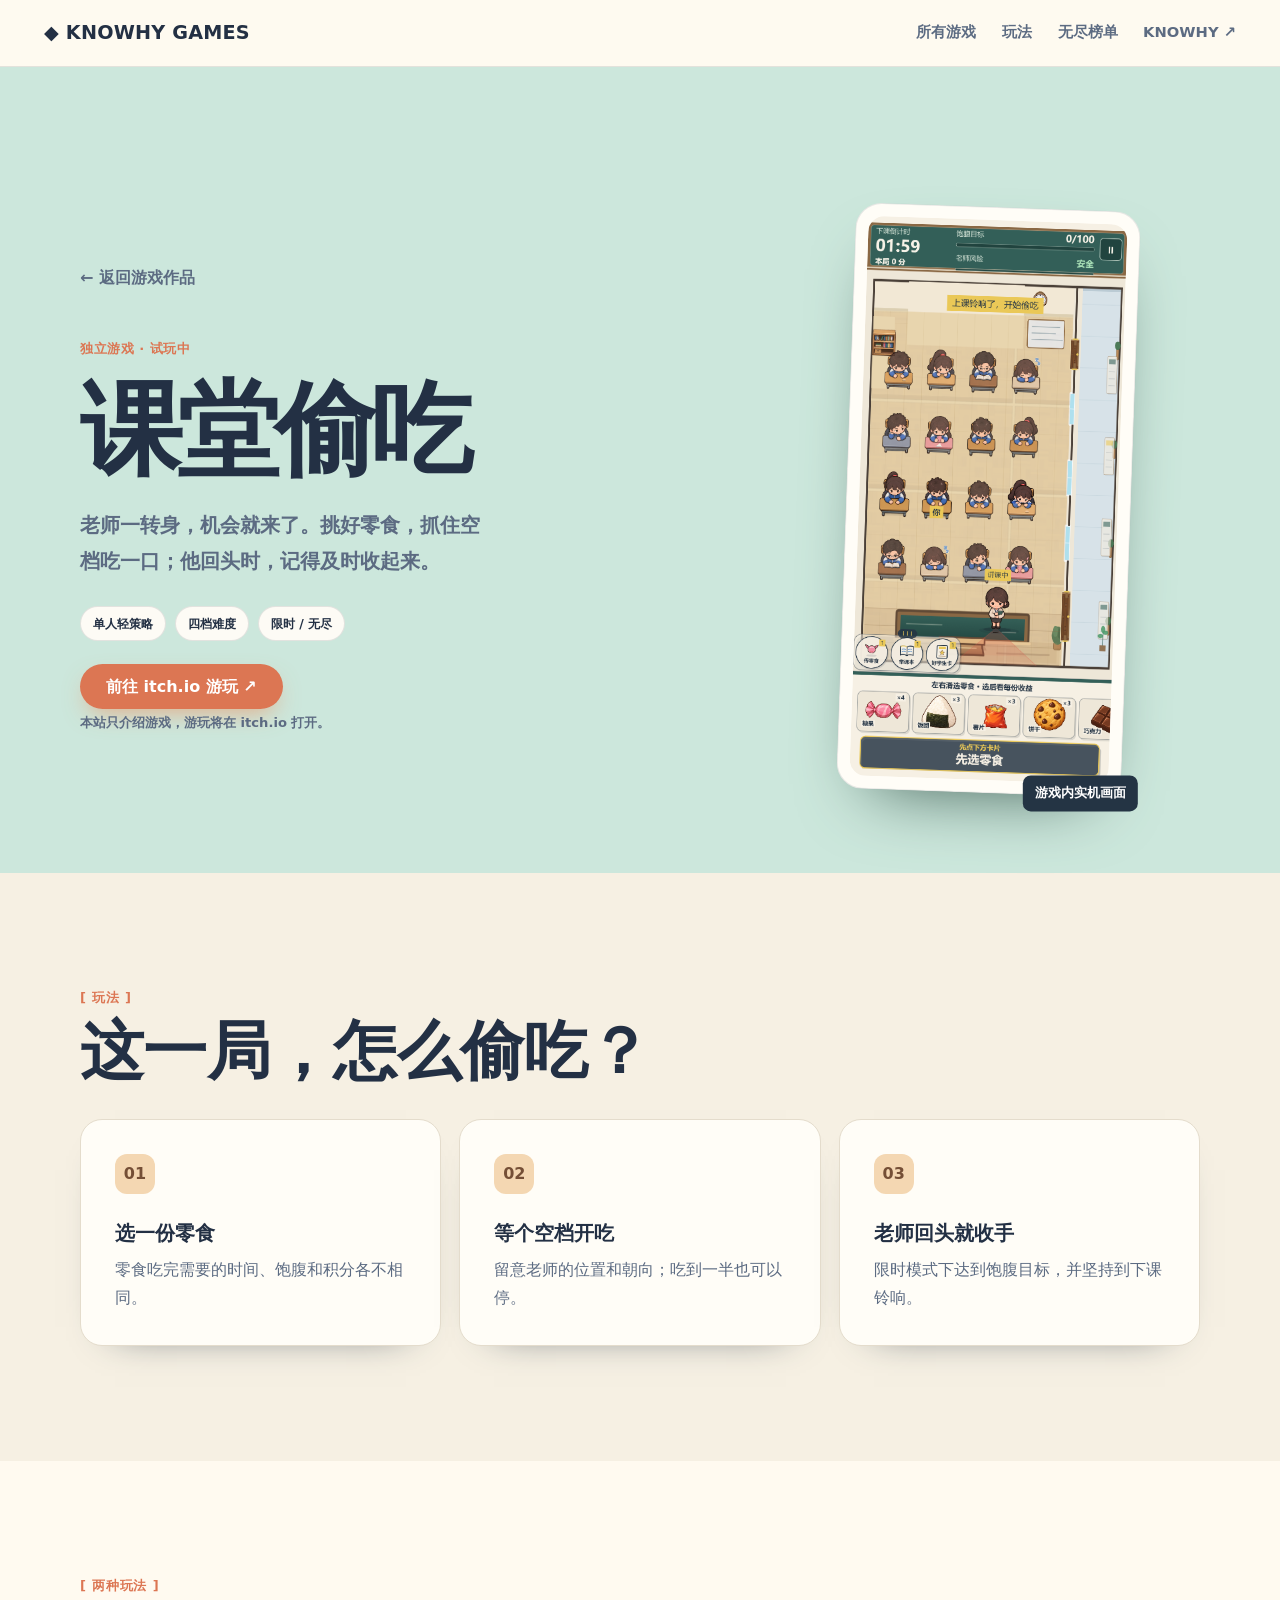
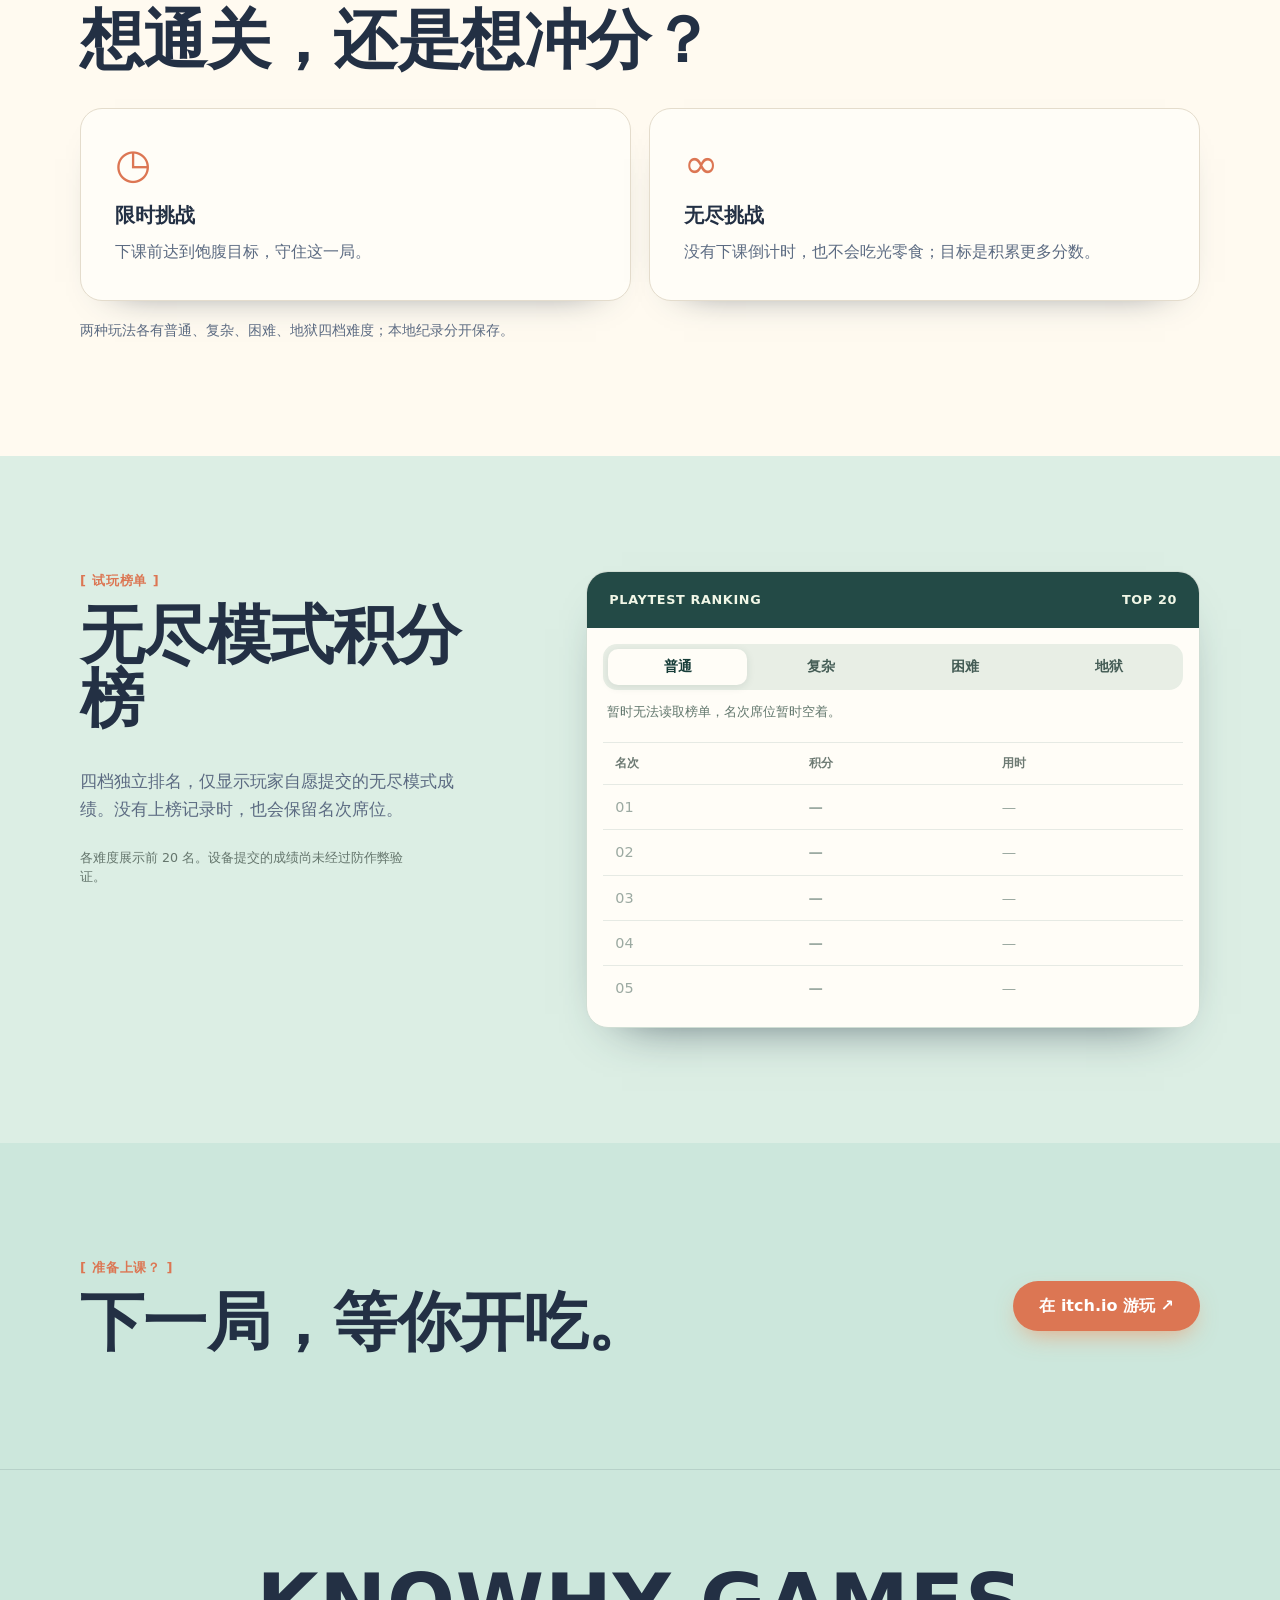
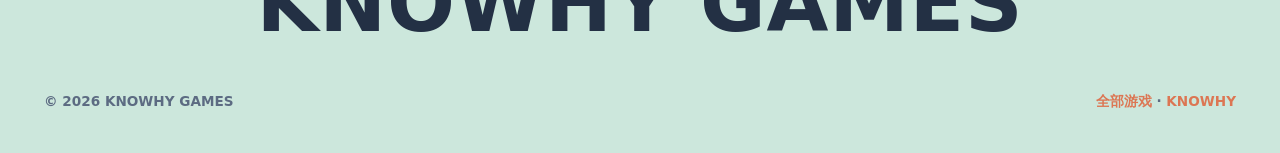
==== classroom-snacks/index.html @ 77197e78 "site: adapt licensed game studio template" ====
<!doctype html>
<html lang="zh-CN">
<head>
  <meta charset="utf-8" />
  <meta name="viewport" content="width=device-width, initial-scale=1" />
  <meta name="description" content="《课堂偷吃》玩法介绍、平台入口和无尽模式试玩积分榜。" />
  <meta name="theme-color" content="#cce7dc" />
  <title>课堂偷吃 · KNOWHY GAMES</title>
  <link rel="stylesheet" href="../styles.css" />
  <link rel="stylesheet" href="../detail.css" />
</head>
<body class="detail-page">
  <header class="nav"><a class="brand" href="../">◆ KNOWHY GAMES</a><nav class="nav-links" aria-label="主导航"><a href="../">所有游戏</a><a href="#how-to-play">玩法</a><a href="#leaderboard">无尽榜单</a><a href="https://knowhy.net/">KNOWHY ↗</a></nav></header>
  <main>
    <section class="detail-hero">
      <div class="detail-hero-inner">
        <div class="detail-heading"><a class="back-link" href="../">← 返回游戏作品</a><p class="eyebrow">独立游戏 · 试玩中</p><h1>课堂偷吃</h1><p class="detail-lead">老师一转身，机会就来了。挑好零食，抓住空档吃一口；他回头时，记得及时收起来。</p><div class="detail-tags"><span>单人轻策略</span><span>四档难度</span><span>限时 / 无尽</span></div><a class="btn" href="https://knowhy.itch.io/classroom-snacks" target="_blank" rel="noopener noreferrer">前往 itch.io 游玩 ↗</a><p class="platform-note">本站只介绍游戏，游玩将在 itch.io 打开。</p></div>
        <div class="detail-screen"><img src="../classroom.png" width="390" height="844" alt="《课堂偷吃》的教室游玩画面"><span>游戏内实机画面</span></div>
      </div>
    </section>
    <section class="detail-section" id="how-to-play"><div class="detail-shell"><p class="kicker">[ 玩法 ]</p><h2>这一局，怎么偷吃？</h2><div class="rule-grid"><article><span>01</span><h3>选一份零食</h3><p>零食吃完需要的时间、饱腹和积分各不相同。</p></article><article><span>02</span><h3>等个空档开吃</h3><p>留意老师的位置和朝向；吃到一半也可以停。</p></article><article><span>03</span><h3>老师回头就收手</h3><p>限时模式下达到饱腹目标，并坚持到下课铃响。</p></article></div></div></section>
    <section class="detail-section modes-section"><div class="detail-shell"><p class="kicker">[ 两种玩法 ]</p><h2>想通关，还是想冲分？</h2><div class="mode-grid"><article><span class="mode-symbol">◷</span><h3>限时挑战</h3><p>下课前达到饱腹目标，守住这一局。</p></article><article><span class="mode-symbol">∞</span><h3>无尽挑战</h3><p>没有下课倒计时，也不会吃光零食；目标是积累更多分数。</p></article></div><p class="mode-foot">两种玩法各有普通、复杂、困难、地狱四档难度；本地纪录分开保存。</p></div></section>
    <section class="detail-section board-section" id="leaderboard"><div class="detail-shell board-layout"><div><p class="kicker">[ 试玩榜单 ]</p><h2>无尽模式积分榜</h2><p class="board-intro">四档独立排名，仅显示玩家自愿提交的无尽模式成绩。没有上榜记录时，也会保留名次席位。</p><p class="board-disclaimer">各难度展示前 20 名。设备提交的成绩尚未经过防作弊验证。</p></div><div class="score-panel"><div class="score-head"><span>PLAYTEST RANKING</span><span>TOP 20</span></div><div class="tabs" role="tablist" aria-label="榜单难度"><button type="button" role="tab" aria-selected="true" data-tier="normal">普通</button><button type="button" role="tab" aria-selected="false" data-tier="advanced">复杂</button><button type="button" role="tab" aria-selected="false" data-tier="hard">困难</button><button type="button" role="tab" aria-selected="false" data-tier="hell">地狱</button></div><p id="status" class="board-status" role="status" data-state="loading">正在读取榜单…</p><div class="table-wrap"><table><thead><tr><th scope="col">名次</th><th scope="col">积分</th><th scope="col">用时</th></tr></thead><tbody id="scores"><tr class="placeholder-row"><td>01</td><td>—</td><td>—</td></tr><tr class="placeholder-row"><td>02</td><td>—</td><td>—</td></tr><tr class="placeholder-row"><td>03</td><td>—</td><td>—</td></tr><tr class="placeholder-row"><td>04</td><td>—</td><td>—</td></tr><tr class="placeholder-row"><td>05</td><td>—</td><td>—</td></tr></tbody></table></div></div></div></section>
    <section class="detail-section final-cta"><div class="detail-shell"><div><p class="kicker">[ 准备上课？ ]</p><h2>下一局，等你开吃。</h2></div><a class="btn" href="https://knowhy.itch.io/classroom-snacks" target="_blank" rel="noopener noreferrer">在 itch.io 游玩 ↗</a></div></section>
  </main>
  <footer class="footer"><p class="foot-brand">KNOWHY GAMES</p><div class="foot-bottom"><span>© 2026 KNOWHY GAMES</span><span><a href="../">全部游戏</a> · <a href="https://knowhy.net/">KNOWHY</a></span></div></footer>
  <script src="../config.js"></script><script src="../leaderboard.js"></script>
</body>
</html>
---- styles.css ----
:root{
  --bg:#bfe9ff;
  --ink:#233044;
  --dim:#5c6b82;
  --cream:#fdfbf5;
  --accent:#ef8d5a;
  --grass:#7ec850;
  --line:rgba(35,48,68,.12);
  --max:1280px;
  --ease:cubic-bezier(.22,1,.36,1);
  --card:rgba(253,251,245,.82);
}
*{box-sizing:border-box;margin:0;padding:0}
html{scroll-behavior:smooth}
@media (prefers-reduced-motion:reduce){html{scroll-behavior:auto}}
body{background:var(--bg);color:var(--ink);font-family:"Nunito",system-ui,sans-serif;font-weight:400;
  line-height:1.55;overflow-x:hidden;-webkit-font-smoothing:antialiased;transition:background .8s ease}
body.night{background:#0e1230;color:#e6ecff;--ink:#e6ecff;--dim:#9fb0d6;--line:rgba(230,236,255,.14);--card:rgba(22,28,60,.72)}
a{color:inherit;text-decoration:none}
em{font-style:normal;color:var(--accent)}
::selection{background:var(--accent);color:#fff}

#world{position:fixed;inset:0;width:100%;height:100%;z-index:0;display:block}
body>*:not(#world){position:relative;z-index:2}

/* nav */
.nav{position:fixed;top:0;left:0;right:0;z-index:50;display:flex;justify-content:space-between;align-items:center;
  padding:18px clamp(16px,4vw,44px)}
.brand{font-family:"Fredoka",sans-serif;font-weight:700;font-size:1.2rem;letter-spacing:.01em}
.nav-links{display:flex;gap:clamp(12px,2vw,26px);align-items:center;font-weight:600;font-size:.92rem}
.nav-links a{color:var(--dim);transition:color .3s}.nav-links a:hover{color:var(--ink)}
.daynight{font-family:"Nunito",sans-serif;font-weight:700;font-size:.88rem;cursor:pointer;color:var(--ink);
  background:var(--card);border:1px solid var(--line);border-radius:40px;padding:8px 16px;
  backdrop-filter:blur(8px);-webkit-backdrop-filter:blur(8px);transition:transform .2s var(--ease),background .3s}
.daynight:hover{transform:translateY(-2px)}
@media(max-width:680px){.nav-links a:nth-child(1),.nav-links a:nth-child(2){display:none}}

/* hero */
.hero{min-height:100svh;display:flex;align-items:center;background:transparent; /* show the isometric world behind */
  padding:110px clamp(16px,4vw,44px) 60px;max-width:var(--max);margin:0 auto}
.hero-card{max-width:540px;background:var(--card);border:1px solid var(--line);border-radius:28px;
  padding:clamp(26px,4vw,44px);backdrop-filter:blur(14px);-webkit-backdrop-filter:blur(14px);
  box-shadow:0 30px 60px -30px rgba(35,48,68,.4)}
.eyebrow{font-weight:700;font-size:.82rem;letter-spacing:.04em;text-transform:uppercase;color:var(--accent);margin-bottom:1rem}
.hero-title{font-family:"Fredoka",sans-serif;font-weight:700;font-size:clamp(2.6rem,6vw,4.6rem);line-height:1.02;letter-spacing:-.01em}
.hero-sub{margin:1.3rem 0 1.8rem;color:var(--dim);font-size:clamp(1rem,1.4vw,1.15rem);font-weight:600}
.hero-actions{display:flex;align-items:center;gap:18px;flex-wrap:wrap}
.btn{font-family:"Fredoka",sans-serif;font-weight:600;background:var(--accent);color:#fff;border-radius:40px;
  padding:13px 26px;font-size:1rem;box-shadow:0 10px 24px -8px rgba(239,141,90,.7);transition:transform .2s var(--ease)}
.btn:hover{transform:translateY(-3px) scale(1.02)}
.hint{font-size:.82rem;color:var(--dim);font-weight:600}

/* sections */
section{padding:clamp(70px,10vh,130px) clamp(16px,4vw,44px);background:var(--bg);transition:background .8s ease}
body.night section{background:#0e1230}
.games{border-top:1px solid var(--line)}
.section-head{max-width:var(--max);margin:0 auto 2.6rem}
.kicker{font-weight:700;font-size:.82rem;letter-spacing:.06em;text-transform:uppercase;color:var(--accent);margin-bottom:.7rem}
h2{font-family:"Fredoka",sans-serif;font-weight:700;font-size:clamp(2.2rem,6vw,4rem);line-height:1;letter-spacing:-.01em}

/* game grid */
.game-grid{max-width:var(--max);margin:0 auto;display:grid;grid-template-columns:repeat(4,1fr);gap:22px}
@media(max-width:900px){.game-grid{grid-template-columns:repeat(2,1fr)}}
@media(max-width:520px){.game-grid{grid-template-columns:1fr}}
.game{background:var(--card);border:1px solid var(--line);border-radius:22px;padding:22px;
  backdrop-filter:blur(10px);-webkit-backdrop-filter:blur(10px);transition:transform .4s var(--ease),box-shadow .4s}
.game:hover,.game:focus-visible{transform:translateY(-8px);box-shadow:0 26px 44px -22px rgba(35,48,68,.5);outline:none}
.g-tile{height:110px;border-radius:16px;margin-bottom:16px;
  background:linear-gradient(160deg,color-mix(in srgb,var(--c) 85%,#fff),var(--c));
  box-shadow:inset 0 -10px 0 -2px color-mix(in srgb,var(--c) 70%,#000),0 8px 18px -8px var(--c)}
.game h3{font-family:"Fredoka",sans-serif;font-weight:600;font-size:1.35rem;margin-bottom:.3rem}
.game p{color:var(--dim);font-size:.95rem;font-weight:600;margin-bottom:1rem;min-height:2.6em}
.g-tag{font-size:.78rem;font-weight:700;letter-spacing:.04em;text-transform:uppercase;color:var(--accent)}

/* studio */
.studio{border-top:1px solid var(--line)}
.studio-inner{max-width:var(--max);margin:0 auto}
.studio-text{font-family:"Fredoka",sans-serif;font-weight:600;font-size:clamp(1.6rem,4vw,3rem);line-height:1.16;max-width:24ch;margin:.6rem 0 3rem}
.studio-facts{display:grid;grid-template-columns:repeat(4,1fr);gap:20px}
@media(max-width:560px){.studio-facts{grid-template-columns:repeat(2,1fr);gap:28px 20px}}
.f-num{display:block;font-family:"Fredoka",sans-serif;font-weight:700;font-size:clamp(2.6rem,6vw,4.4rem);color:var(--accent);line-height:1}
.f-lbl{font-weight:700;font-size:.8rem;text-transform:uppercase;letter-spacing:.06em;color:var(--dim);margin-top:.3rem;display:block}

/* footer */
.footer{border-top:1px solid var(--line);padding:clamp(56px,8vh,100px) clamp(16px,4vw,44px) 40px;text-align:center}
.foot-brand{font-family:"Fredoka",sans-serif;font-weight:700;font-size:clamp(2.2rem,8vw,5rem);letter-spacing:.01em;margin-bottom:1.6rem}
.foot-bottom{max-width:var(--max);margin:0 auto;display:flex;justify-content:space-between;gap:12px;flex-wrap:wrap;font-size:.85rem;font-weight:600;color:var(--dim)}
.foot-bottom a{color:var(--accent)}

/* reveals */
.js .reveal{opacity:0;transform:translateY(24px)}
.js .reveal.is-in{opacity:1;transform:none;transition:opacity .9s var(--ease),transform .9s var(--ease)}
/* hero reveals immediately on load (CSS-driven, not ScrollTrigger-dependent) */
.hero.loaded .reveal{opacity:1;transform:none;transition:opacity .9s var(--ease),transform .9s var(--ease)}
.hero .eyebrow{transition-delay:.1s}.hero .hero-title{transition-delay:.22s}
.hero .hero-sub{transition-delay:.36s}.hero .hero-actions{transition-delay:.5s}
a:focus-visible,.btn:focus-visible,.daynight:focus-visible,.game:focus-visible{outline:3px solid var(--accent);outline-offset:3px}

@media (prefers-reduced-motion:reduce){
  .reveal,.js .reveal{opacity:1!important;transform:none!important}
}

/* KNOWHY adaptation: one real game today, a grid that can accept future titles. */
:root{--accent:#dc7653;--grass:#83bb81;--bg:#cce7dc;--card:rgba(255,252,243,.9)}
body{font-family:system-ui,"Microsoft YaHei",sans-serif}
body.night{--accent:#f4a276}
.brand,.hero-title,h2,.game h3,.studio-text,.foot-brand,.btn{font-family:system-ui,"Microsoft YaHei",sans-serif}
.nav{background:rgba(255,252,243,.86);backdrop-filter:blur(12px);border-bottom:1px solid var(--line)}
body.night .nav{background:rgba(20,27,50,.88)}
.hero{min-height:min(780px,82svh)}
.hero-card{max-width:520px}
.games{position:relative}
.game-grid{grid-template-columns:repeat(auto-fit,minmax(min(100%,320px),1fr))}
.game-feature{display:grid;grid-template-columns:minmax(190px,.72fr) 1fr;gap:clamp(18px,4vw,48px);align-items:center;grid-column:1/-1;min-height:370px;padding:clamp(16px,3vw,28px)}
.game-feature .g-tile{height:320px;margin:0;overflow:hidden;background:#d9cba9;display:grid;place-items:center;box-shadow:none}
.game-feature .g-tile img{height:100%;width:100%;object-fit:contain;object-position:center}
.game-feature .game-copy{max-width:520px}
.game-feature h3{font-size:clamp(2rem,4vw,3.5rem);margin:.45rem 0 .8rem}
.game-feature p{font-size:clamp(1rem,1.5vw,1.2rem);min-height:0;margin-bottom:1.4rem}
.game-more{font-weight:800;color:var(--accent)}
.catalog-note{max-width:var(--max);margin:1.5rem auto 0;color:var(--dim);font-weight:600}
.studio-text{max-width:28ch;font-size:clamp(1.25rem,2.5vw,2rem);line-height:1.45;margin:1.5rem 0 0}
.footer{background:var(--bg)}
@media(max-width:760px){
  #world{display:none}
  .nav{padding:14px 16px}
  .brand{font-size:.98rem}
  .nav-links{gap:10px}
  .nav-links a:nth-child(-n+2){display:none}
  .nav-links a{font-size:.76rem}
  .daynight{padding:6px 10px;font-size:.75rem}
  .hero{min-height:540px;padding-top:92px;background:radial-gradient(circle at 78% 16%,#f9d7a8 0,transparent 45%)}
  .game-feature{grid-template-columns:1fr}
  .game-feature .g-tile{height:260px}
}
---- detail.css ----
.detail-page{background:#f6f0e3}
.detail-page .nav-links a:nth-child(-n+2){display:inline}
.detail-hero{background:#cce7dc;padding:140px 24px 80px}
.detail-hero-inner,.detail-shell{max-width:1120px;margin:auto}
.detail-hero-inner{display:grid;grid-template-columns:minmax(0,1fr) minmax(260px,.68fr);align-items:center;gap:clamp(32px,6vw,96px)}
.back-link{display:inline-block;color:var(--dim);font-weight:700;margin-bottom:48px}
.back-link:hover{color:var(--ink)}
.detail-heading h1{font-size:clamp(3.3rem,8vw,7.2rem);line-height:1.08;letter-spacing:-.05em;margin:12px 0 22px}
.detail-lead{font-size:clamp(1.12rem,1.6vw,1.36rem);font-weight:600;color:var(--dim);max-width:29ch;line-height:1.75}
.detail-tags{display:flex;gap:9px;flex-wrap:wrap;margin:26px 0 34px}
.detail-tags span{font-size:.78rem;font-weight:800;background:#fdfbf5;border:1px solid var(--line);border-radius:50px;padding:7px 12px}
.platform-note{font-size:.82rem;color:var(--dim);font-weight:700;margin-top:13px}
.detail-screen{justify-self:center;position:relative;max-width:330px;padding:12px;border-radius:26px;background:#fffdf7;box-shadow:0 30px 70px -35px #37564c;border:1px solid rgba(35,48,68,.1);transform:rotate(2deg)}
.detail-screen img{display:block;width:100%;height:auto;max-height:560px;object-fit:cover;object-position:top;border-radius:16px}
.detail-screen span{position:absolute;right:-18px;bottom:-16px;background:#243444;color:white;padding:8px 12px;border-radius:8px;font-size:.8rem;font-weight:800;transform:rotate(-2deg)}
.detail-section{padding:clamp(70px,9vw,116px) 24px;background:#f6f0e3}
.detail-section:nth-of-type(odd){background:#fffaf0}
.detail-section h2{max-width:720px;margin:0 0 36px}
.rule-grid,.mode-grid{display:grid;grid-template-columns:repeat(3,1fr);gap:18px}
.rule-grid article,.mode-grid article{background:#fffdf7;border:1px solid #e4dccc;border-radius:22px;padding:clamp(22px,3vw,34px);box-shadow:0 16px 40px -35px #243444}
.rule-grid article>span{display:inline-grid;place-items:center;width:40px;height:40px;border-radius:12px;background:#f4d7b2;color:#754f36;font-weight:900;margin-bottom:26px}
.rule-grid h3,.mode-grid h3{font-size:1.25rem;line-height:1.3;margin-bottom:10px}
.rule-grid p,.mode-grid p{color:#5c6b82;line-height:1.7}
.mode-grid{grid-template-columns:repeat(2,1fr)}
.mode-symbol{font-size:2.6rem;color:#dc7653;line-height:1;display:block;margin-bottom:18px}
.mode-foot{color:#5c6b82;margin-top:18px;font-size:.9rem}
.board-section{background:#dceee4!important}
.board-layout{display:grid;grid-template-columns:minmax(230px,.7fr) minmax(0,1fr);align-items:start;gap:clamp(32px,6vw,90px)}
.board-intro{color:#5c6b82;font-size:1.05rem;line-height:1.7;max-width:36ch}
.board-disclaimer{font-size:.79rem;color:#65766d;margin-top:24px;max-width:42ch}
.score-panel{background:#fffdf7;border:1px solid #d0ded4;border-radius:22px;overflow:hidden;box-shadow:0 22px 52px -36px #243444}
.score-head{display:flex;justify-content:space-between;gap:12px;padding:18px 22px;background:#234a46;color:#f1f7e7;font-weight:900;font-size:.8rem;letter-spacing:.05em}
.tabs{display:flex;gap:5px;margin:16px 16px 0;padding:5px;background:#e8eee5;border-radius:14px}
.tabs button{flex:1;min-width:0;padding:9px 4px;border:0;border-radius:10px;background:transparent;color:#445c55;font:700 .86rem system-ui,"Microsoft YaHei",sans-serif;cursor:pointer}
.tabs button[aria-selected="true"]{background:#fffdf7;color:#173d39;box-shadow:0 2px 8px #173d391c}
.tabs button:focus-visible{outline:3px solid #dc7653;outline-offset:2px}
.board-status{min-height:36px;margin:12px 20px 4px;color:#62776d;font-size:.81rem}
.table-wrap{overflow-x:auto;padding:0 16px 16px}
.score-panel table{border-collapse:collapse;width:100%;font-size:.9rem}
.score-panel th,.score-panel td{text-align:left;padding:11px 12px;border-top:1px solid #e6eae4}
.score-panel th{font-size:.77rem;color:#6d7a73;font-weight:800}
.score-panel td:nth-child(2){font-weight:900;color:#234a46;font-variant-numeric:tabular-nums}
.score-panel td:last-child{color:#62776d;font-variant-numeric:tabular-nums}
.placeholder-row td{color:#9caaa2!important}
.final-cta{background:#cce7dc!important}
.final-cta .detail-shell{display:flex;align-items:center;justify-content:space-between;gap:24px;flex-wrap:wrap}
.final-cta h2{margin:0}
.detail-page .footer{background:#cce7dc}
@media(max-width:760px){
  .detail-page .nav-links a:nth-child(2),.detail-page .nav-links a:nth-child(3){display:none}
  .detail-hero{padding:96px 18px 68px}
  .detail-hero-inner{grid-template-columns:1fr;gap:44px}
  .back-link{margin-bottom:28px}
  .detail-screen{width:min(72vw,280px);transform:rotate(1deg)}
  .detail-section{padding:70px 18px}
  .rule-grid,.mode-grid,.board-layout{grid-template-columns:1fr}
  .rule-grid{gap:12px}
  .rule-grid article{padding:22px}
  .rule-grid article>span{margin-bottom:16px}
  .board-layout{gap:30px}
  .final-cta .detail-shell{align-items:start}
}
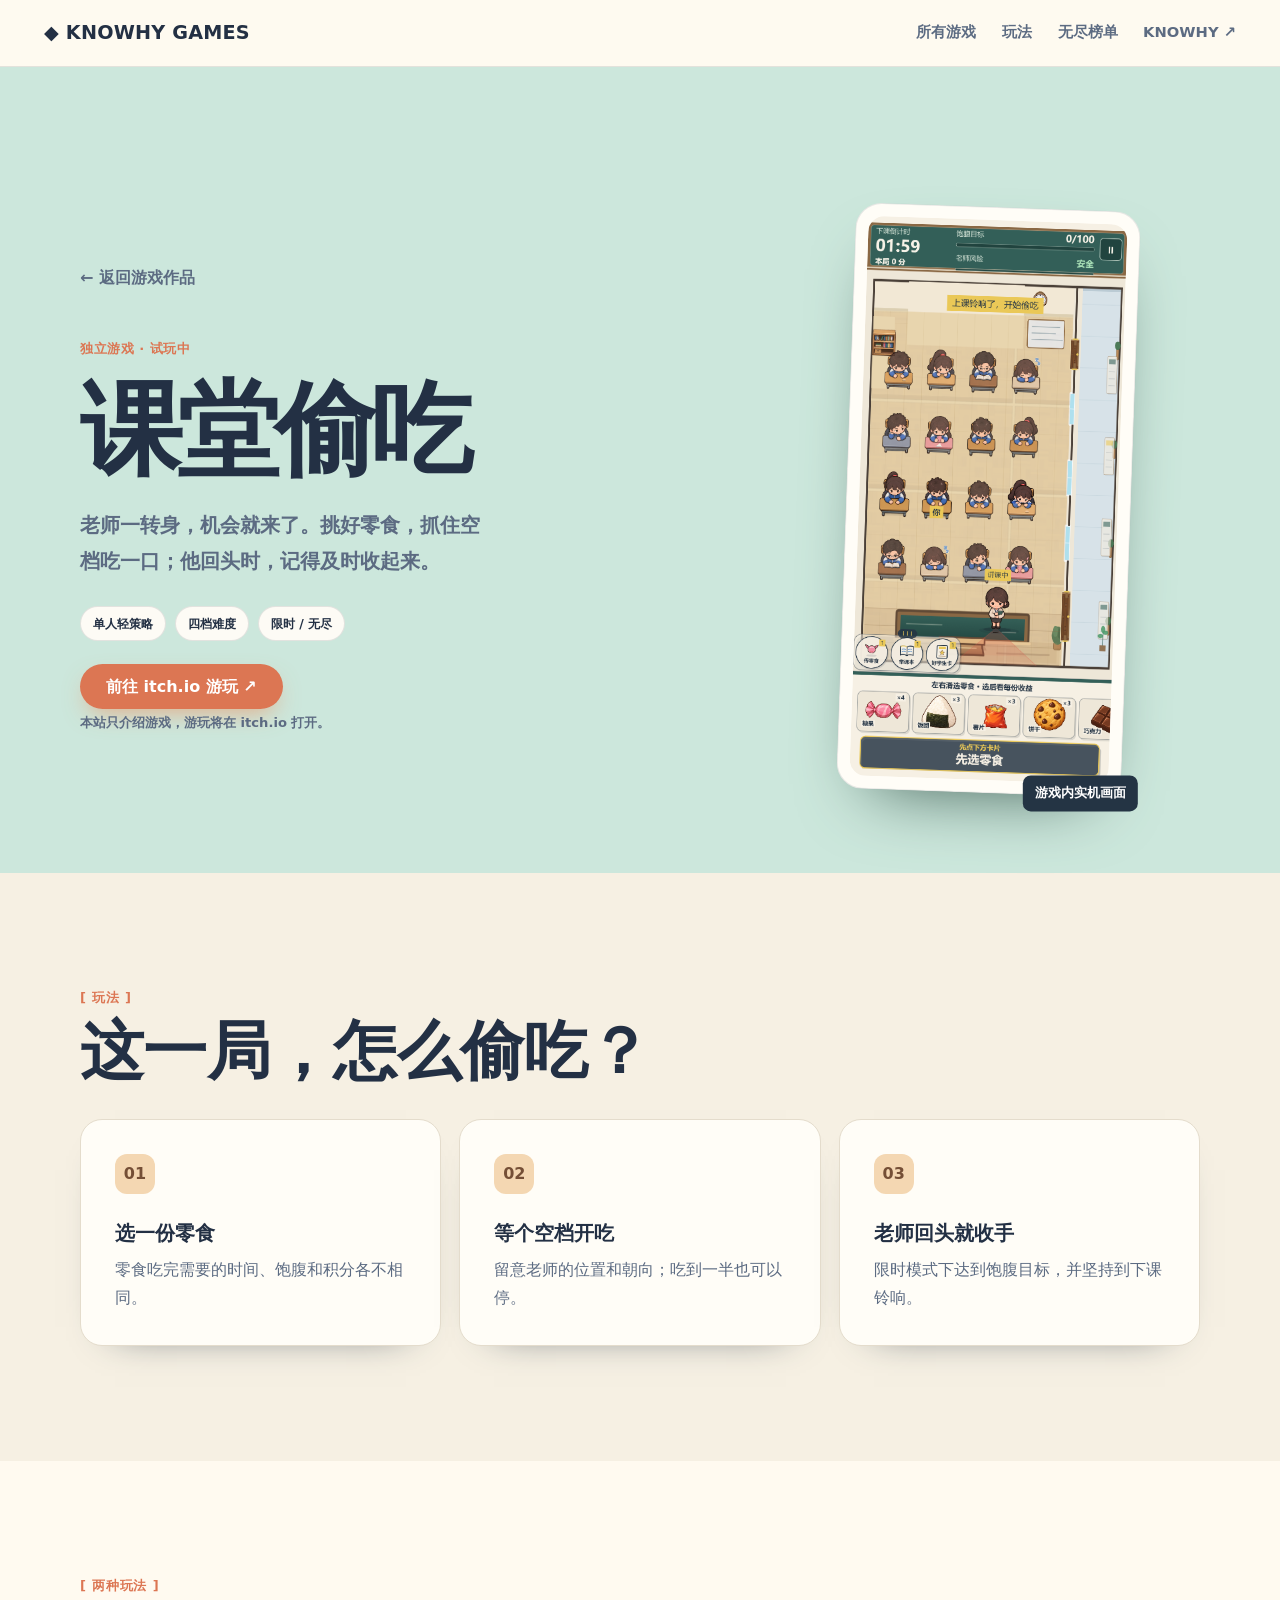
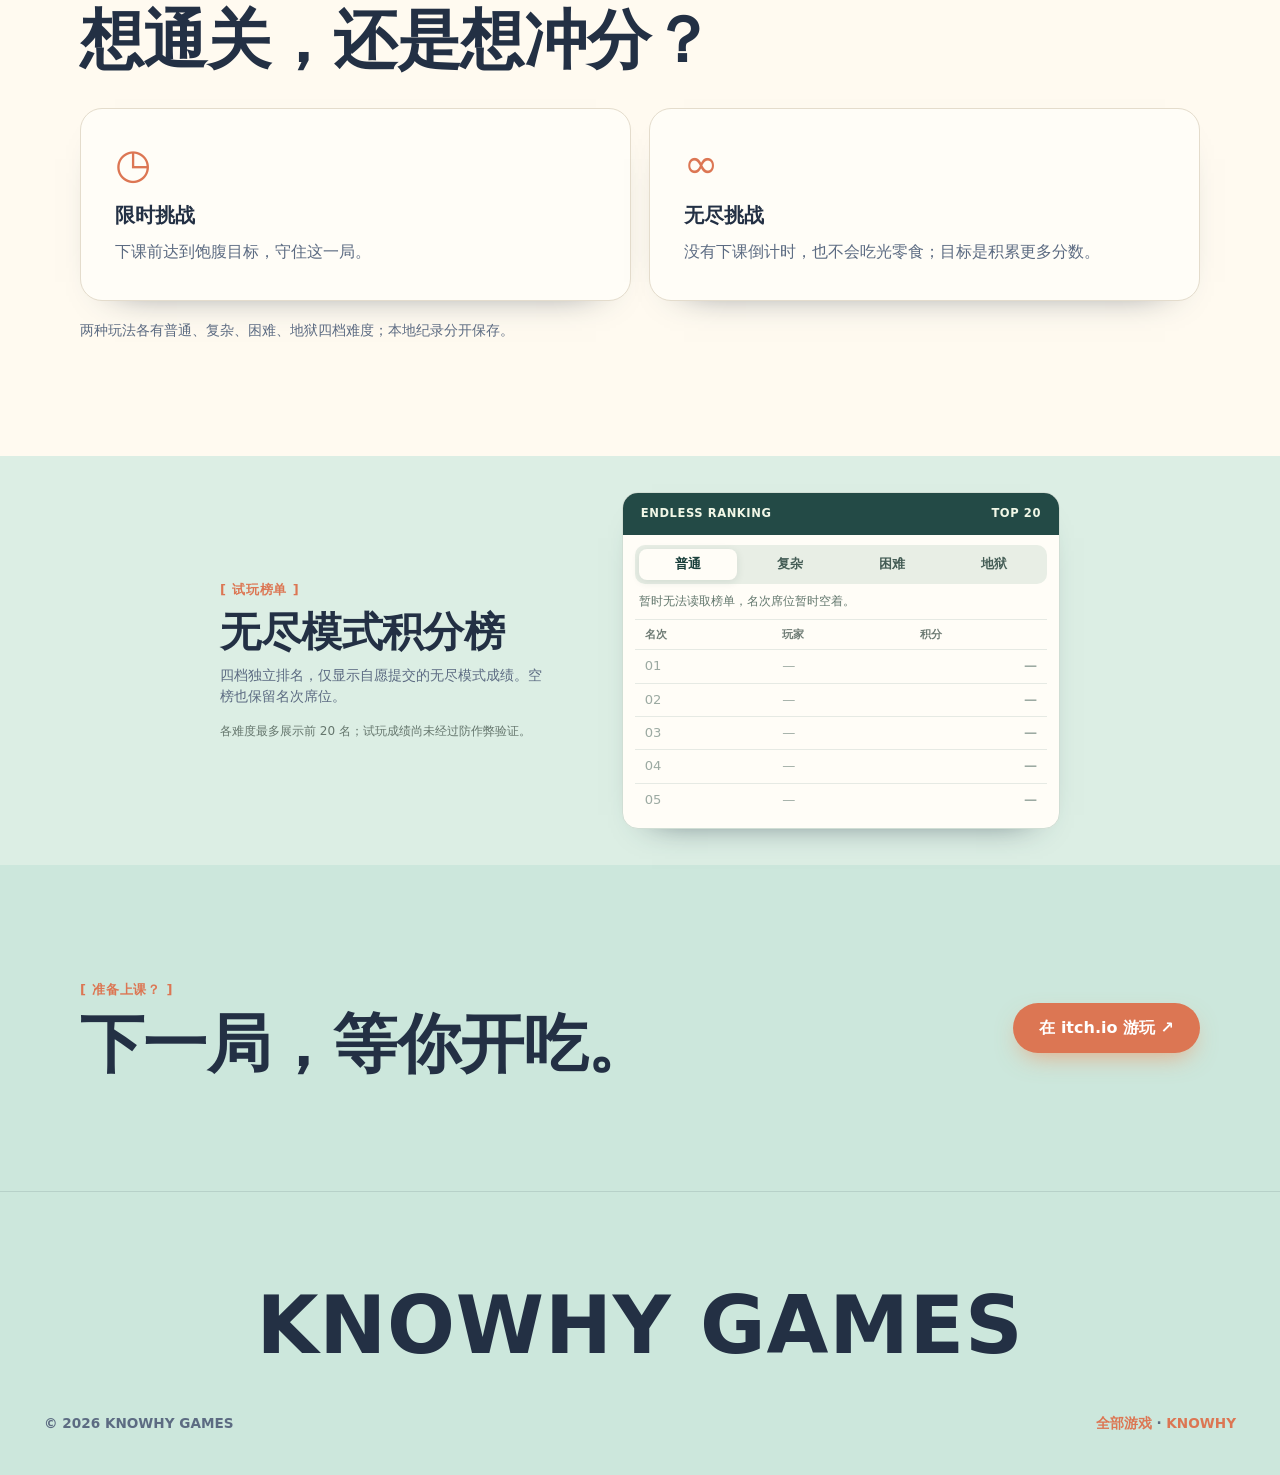
==== commit 1ec517e6: "site: compact endless ranking and show player names" ====
--- a/classroom-snacks/index.html
+++ b/classroom-snacks/index.html
@@ -20,7 +20,7 @@
     </section>
     <section class="detail-section" id="how-to-play"><div class="detail-shell"><p class="kicker">[ 玩法 ]</p><h2>这一局，怎么偷吃？</h2><div class="rule-grid"><article><span>01</span><h3>选一份零食</h3><p>零食吃完需要的时间、饱腹和积分各不相同。</p></article><article><span>02</span><h3>等个空档开吃</h3><p>留意老师的位置和朝向；吃到一半也可以停。</p></article><article><span>03</span><h3>老师回头就收手</h3><p>限时模式下达到饱腹目标，并坚持到下课铃响。</p></article></div></div></section>
     <section class="detail-section modes-section"><div class="detail-shell"><p class="kicker">[ 两种玩法 ]</p><h2>想通关，还是想冲分？</h2><div class="mode-grid"><article><span class="mode-symbol">◷</span><h3>限时挑战</h3><p>下课前达到饱腹目标，守住这一局。</p></article><article><span class="mode-symbol">∞</span><h3>无尽挑战</h3><p>没有下课倒计时，也不会吃光零食；目标是积累更多分数。</p></article></div><p class="mode-foot">两种玩法各有普通、复杂、困难、地狱四档难度；本地纪录分开保存。</p></div></section>
-    <section class="detail-section board-section" id="leaderboard"><div class="detail-shell board-layout"><div><p class="kicker">[ 试玩榜单 ]</p><h2>无尽模式积分榜</h2><p class="board-intro">四档独立排名，仅显示玩家自愿提交的无尽模式成绩。没有上榜记录时，也会保留名次席位。</p><p class="board-disclaimer">各难度展示前 20 名。设备提交的成绩尚未经过防作弊验证。</p></div><div class="score-panel"><div class="score-head"><span>PLAYTEST RANKING</span><span>TOP 20</span></div><div class="tabs" role="tablist" aria-label="榜单难度"><button type="button" role="tab" aria-selected="true" data-tier="normal">普通</button><button type="button" role="tab" aria-selected="false" data-tier="advanced">复杂</button><button type="button" role="tab" aria-selected="false" data-tier="hard">困难</button><button type="button" role="tab" aria-selected="false" data-tier="hell">地狱</button></div><p id="status" class="board-status" role="status" data-state="loading">正在读取榜单…</p><div class="table-wrap"><table><thead><tr><th scope="col">名次</th><th scope="col">积分</th><th scope="col">用时</th></tr></thead><tbody id="scores"><tr class="placeholder-row"><td>01</td><td>—</td><td>—</td></tr><tr class="placeholder-row"><td>02</td><td>—</td><td>—</td></tr><tr class="placeholder-row"><td>03</td><td>—</td><td>—</td></tr><tr class="placeholder-row"><td>04</td><td>—</td><td>—</td></tr><tr class="placeholder-row"><td>05</td><td>—</td><td>—</td></tr></tbody></table></div></div></div></section>
+    <section class="detail-section board-section" id="leaderboard"><div class="detail-shell board-layout"><div><p class="kicker">[ 试玩榜单 ]</p><h2>无尽模式积分榜</h2><p class="board-intro">四档独立排名，仅显示自愿提交的无尽模式成绩。空榜也保留名次席位。</p><p class="board-disclaimer">各难度最多展示前 20 名；试玩成绩尚未经过防作弊验证。</p></div><div class="score-panel"><div class="score-head"><span>ENDLESS RANKING</span><span>TOP 20</span></div><div class="tabs" role="tablist" aria-label="榜单难度"><button type="button" role="tab" aria-selected="true" data-tier="normal">普通</button><button type="button" role="tab" aria-selected="false" data-tier="advanced">复杂</button><button type="button" role="tab" aria-selected="false" data-tier="hard">困难</button><button type="button" role="tab" aria-selected="false" data-tier="hell">地狱</button></div><p id="status" class="board-status" role="status" data-state="loading">正在读取榜单…</p><div class="table-wrap"><table><thead><tr><th scope="col">名次</th><th scope="col">玩家</th><th scope="col">积分</th></tr></thead><tbody id="scores"><tr class="placeholder-row"><td>01</td><td>—</td><td>—</td></tr><tr class="placeholder-row"><td>02</td><td>—</td><td>—</td></tr><tr class="placeholder-row"><td>03</td><td>—</td><td>—</td></tr><tr class="placeholder-row"><td>04</td><td>—</td><td>—</td></tr><tr class="placeholder-row"><td>05</td><td>—</td><td>—</td></tr></tbody></table></div></div></div></section>
     <section class="detail-section final-cta"><div class="detail-shell"><div><p class="kicker">[ 准备上课？ ]</p><h2>下一局，等你开吃。</h2></div><a class="btn" href="https://knowhy.itch.io/classroom-snacks" target="_blank" rel="noopener noreferrer">在 itch.io 游玩 ↗</a></div></section>
   </main>
   <footer class="footer"><p class="foot-brand">KNOWHY GAMES</p><div class="foot-bottom"><span>© 2026 KNOWHY GAMES</span><span><a href="../">全部游戏</a> · <a href="https://knowhy.net/">KNOWHY</a></span></div></footer>
--- a/detail.css
+++ b/detail.css
@@ -24,23 +24,24 @@
 .mode-grid{grid-template-columns:repeat(2,1fr)}
 .mode-symbol{font-size:2.6rem;color:#dc7653;line-height:1;display:block;margin-bottom:18px}
 .mode-foot{color:#5c6b82;margin-top:18px;font-size:.9rem}
-.board-section{background:#dceee4!important}
-.board-layout{display:grid;grid-template-columns:minmax(230px,.7fr) minmax(0,1fr);align-items:start;gap:clamp(32px,6vw,90px)}
-.board-intro{color:#5c6b82;font-size:1.05rem;line-height:1.7;max-width:36ch}
-.board-disclaimer{font-size:.79rem;color:#65766d;margin-top:24px;max-width:42ch}
-.score-panel{background:#fffdf7;border:1px solid #d0ded4;border-radius:22px;overflow:hidden;box-shadow:0 22px 52px -36px #243444}
-.score-head{display:flex;justify-content:space-between;gap:12px;padding:18px 22px;background:#234a46;color:#f1f7e7;font-weight:900;font-size:.8rem;letter-spacing:.05em}
-.tabs{display:flex;gap:5px;margin:16px 16px 0;padding:5px;background:#e8eee5;border-radius:14px}
-.tabs button{flex:1;min-width:0;padding:9px 4px;border:0;border-radius:10px;background:transparent;color:#445c55;font:700 .86rem system-ui,"Microsoft YaHei",sans-serif;cursor:pointer}
+.board-section{background:#dceee4!important;padding-block:36px}
+.board-layout{display:grid;grid-template-columns:minmax(230px,.8fr) minmax(0,1fr);align-items:center;gap:clamp(26px,4vw,56px);max-width:840px}
+.board-layout h2{font-size:clamp(1.9rem,3.2vw,2.6rem);margin-bottom:12px}
+.board-intro{color:#5c6b82;font-size:.9rem;line-height:1.5;max-width:36ch}
+.board-disclaimer{font-size:.75rem;color:#65766d;margin-top:14px;max-width:42ch}
+.score-panel{background:#fffdf7;border:1px solid #d0ded4;border-radius:16px;overflow:hidden;box-shadow:0 16px 36px -30px #243444}
+.score-head{display:flex;justify-content:space-between;gap:12px;padding:12px 18px;background:#234a46;color:#f1f7e7;font-weight:900;font-size:.72rem;letter-spacing:.05em}
+.tabs{display:flex;gap:4px;margin:10px 12px 0;padding:4px;background:#e8eee5;border-radius:10px}
+.tabs button{flex:1;min-width:0;padding:7px 3px;border:0;border-radius:8px;background:transparent;color:#445c55;font:700 .79rem system-ui,"Microsoft YaHei",sans-serif;cursor:pointer}
 .tabs button[aria-selected="true"]{background:#fffdf7;color:#173d39;box-shadow:0 2px 8px #173d391c}
 .tabs button:focus-visible{outline:3px solid #dc7653;outline-offset:2px}
-.board-status{min-height:36px;margin:12px 20px 4px;color:#62776d;font-size:.81rem}
-.table-wrap{overflow-x:auto;padding:0 16px 16px}
-.score-panel table{border-collapse:collapse;width:100%;font-size:.9rem}
-.score-panel th,.score-panel td{text-align:left;padding:11px 12px;border-top:1px solid #e6eae4}
-.score-panel th{font-size:.77rem;color:#6d7a73;font-weight:800}
-.score-panel td:nth-child(2){font-weight:900;color:#234a46;font-variant-numeric:tabular-nums}
-.score-panel td:last-child{color:#62776d;font-variant-numeric:tabular-nums}
+.board-status{min-height:24px;margin:8px 16px 3px;color:#62776d;font-size:.75rem}
+.table-wrap{overflow-x:auto;padding:0 12px 12px}
+.score-panel table{border-collapse:collapse;width:100%;font-size:.82rem}
+.score-panel th,.score-panel td{text-align:left;padding:6px 10px;border-top:1px solid #e6eae4}
+.score-panel th{font-size:.7rem;color:#6d7a73;font-weight:800}
+.score-panel td:nth-child(2){color:#345d54;max-width:170px;overflow:hidden;text-overflow:ellipsis;white-space:nowrap}
+.score-panel td:last-child{color:#234a46;font-weight:900;font-variant-numeric:tabular-nums;text-align:right}
 .placeholder-row td{color:#9caaa2!important}
 .final-cta{background:#cce7dc!important}
 .final-cta .detail-shell{display:flex;align-items:center;justify-content:space-between;gap:24px;flex-wrap:wrap}
@@ -57,6 +58,8 @@
   .rule-grid{gap:12px}
   .rule-grid article{padding:22px}
   .rule-grid article>span{margin-bottom:16px}
-  .board-layout{gap:30px}
+  .board-layout{gap:20px}
+  .board-section{padding-block:32px}
+  .board-layout h2{font-size:1.8rem;margin-bottom:8px}
   .final-cta .detail-shell{align-items:start}
 }
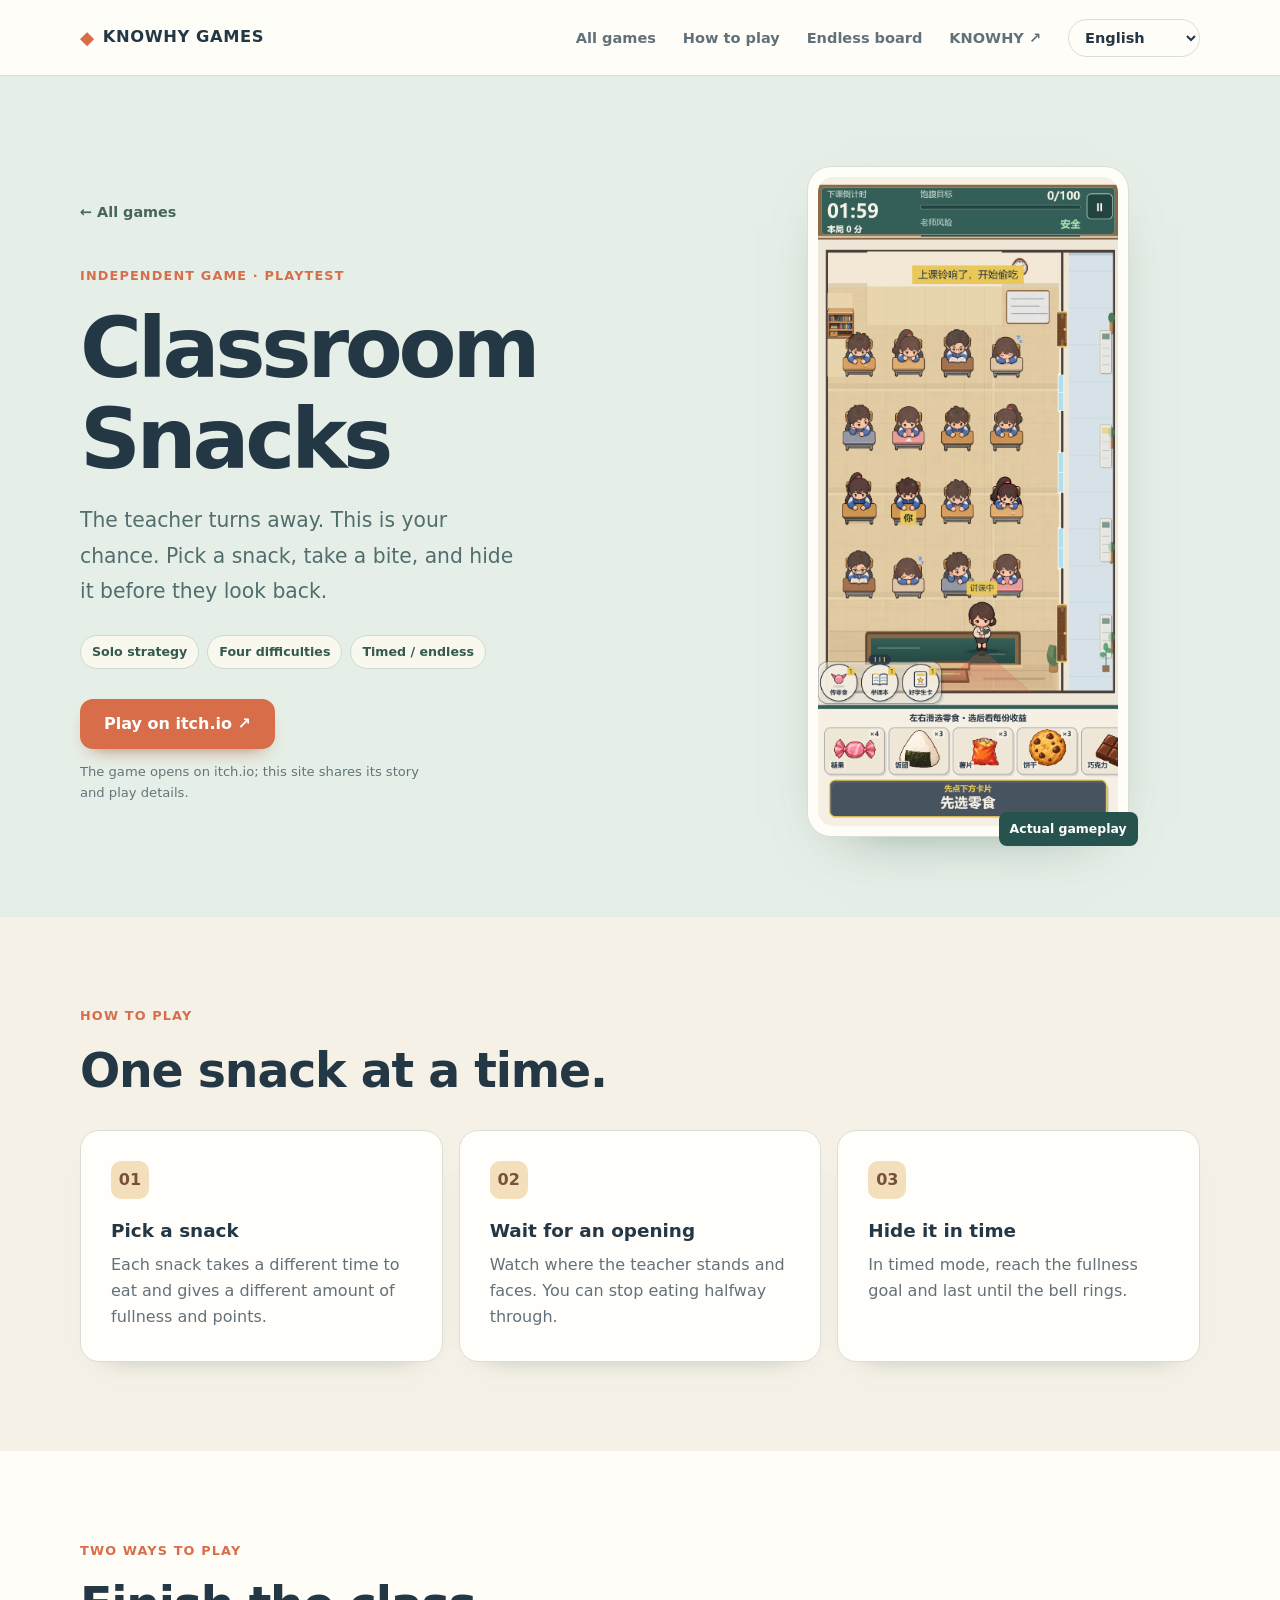
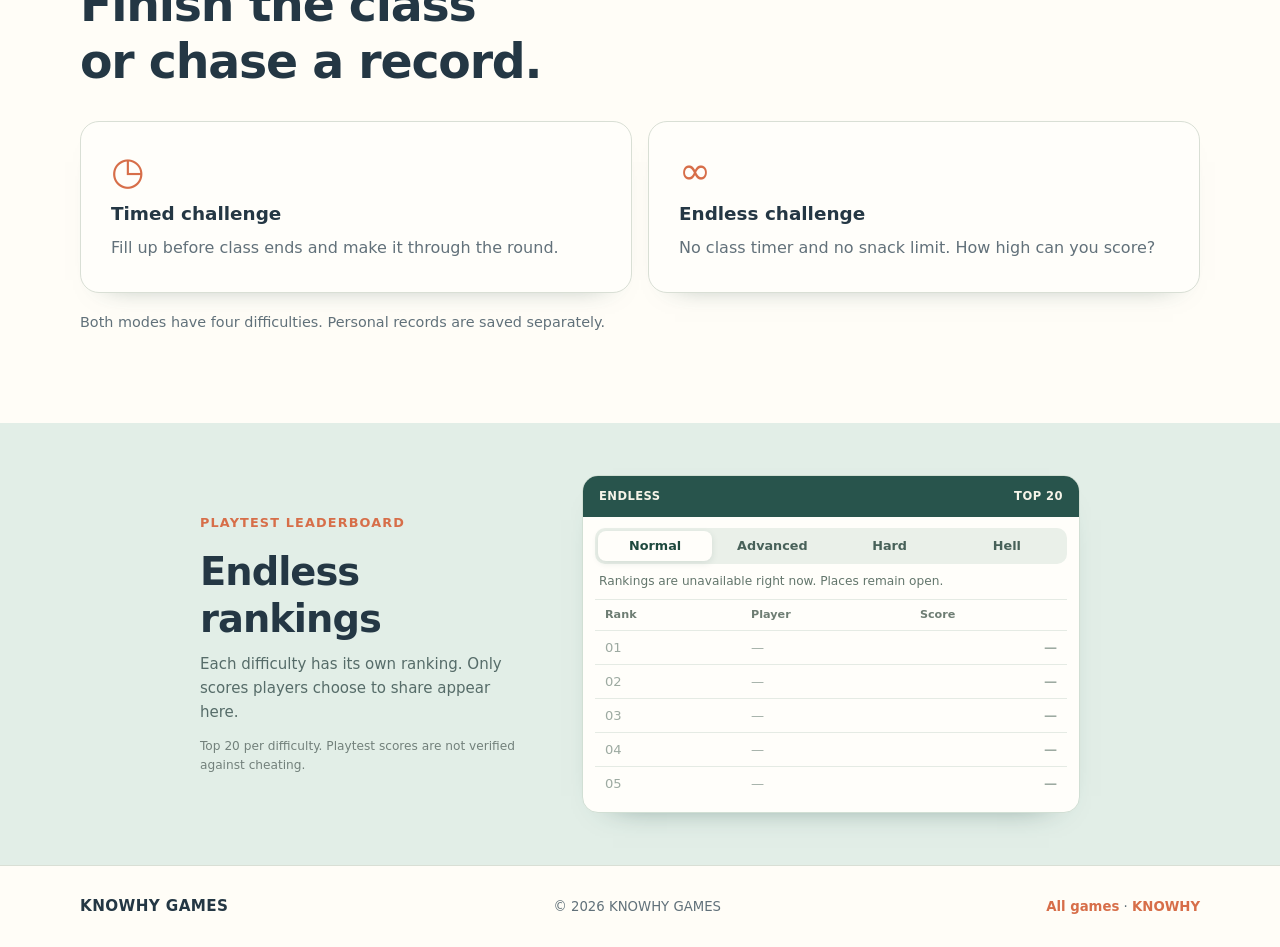
==== commit 0fe7e64e: "site: refresh game catalog and add eight languages" ====
--- a/classroom-snacks/index.html
+++ b/classroom-snacks/index.html
@@ -3,27 +3,26 @@
 <head>
   <meta charset="utf-8" />
   <meta name="viewport" content="width=device-width, initial-scale=1" />
-  <meta name="description" content="《课堂偷吃》玩法介绍、平台入口和无尽模式试玩积分榜。" />
-  <meta name="theme-color" content="#cce7dc" />
+  <meta name="description" content="了解《课堂偷吃》的玩法、模式、游玩入口和无尽模式试玩榜单。" />
+  <meta name="theme-color" content="#f4efe3" />
   <title>课堂偷吃 · KNOWHY GAMES</title>
   <link rel="stylesheet" href="../styles.css" />
   <link rel="stylesheet" href="../detail.css" />
 </head>
-<body class="detail-page">
-  <header class="nav"><a class="brand" href="../">◆ KNOWHY GAMES</a><nav class="nav-links" aria-label="主导航"><a href="../">所有游戏</a><a href="#how-to-play">玩法</a><a href="#leaderboard">无尽榜单</a><a href="https://knowhy.net/">KNOWHY ↗</a></nav></header>
+<body class="detail-page" data-page="detail">
+  <header class="nav"><a class="brand" href="../"><span class="brand-mark" aria-hidden="true">◆</span> KNOWHY GAMES</a><nav class="nav-links" aria-label="主导航" data-i18n-aria="navMain"><a href="../" data-i18n="navAll">所有游戏</a><a href="#how-to-play" data-i18n="navHow">玩法</a><a href="#leaderboard" data-i18n="navBoard">无尽榜单</a><a class="nav-parent" href="https://knowhy.net/">KNOWHY ↗</a><label class="language-wrap"><span class="visually-hidden" data-i18n="navLanguage">网站语言</span><select class="language-select" data-language-select aria-label="网站语言" data-i18n-aria="navLanguage"><option value="zh-CN">中文</option><option value="en">English</option><option value="ja">日本語</option><option value="ko">한국어</option><option value="es">Español</option><option value="pt-BR">Português</option><option value="fr">Français</option><option value="de">Deutsch</option></select></label></nav></header>
   <main>
     <section class="detail-hero">
       <div class="detail-hero-inner">
-        <div class="detail-heading"><a class="back-link" href="../">← 返回游戏作品</a><p class="eyebrow">独立游戏 · 试玩中</p><h1>课堂偷吃</h1><p class="detail-lead">老师一转身，机会就来了。挑好零食，抓住空档吃一口；他回头时，记得及时收起来。</p><div class="detail-tags"><span>单人轻策略</span><span>四档难度</span><span>限时 / 无尽</span></div><a class="btn" href="https://knowhy.itch.io/classroom-snacks" target="_blank" rel="noopener noreferrer">前往 itch.io 游玩 ↗</a><p class="platform-note">本站只介绍游戏，游玩将在 itch.io 打开。</p></div>
-        <div class="detail-screen"><img src="../classroom.png" width="390" height="844" alt="《课堂偷吃》的教室游玩画面"><span>游戏内实机画面</span></div>
+        <div class="detail-heading"><a class="back-link" href="../" data-i18n="detailBack">← 所有游戏</a><p class="eyebrow" data-i18n="detailEyebrow">独立游戏 · 试玩中</p><h1 data-i18n="detailTitle">课堂偷吃</h1><p class="detail-lead" data-i18n="detailLead">老师一转身，机会就来了。挑好零食，抓住空档吃一口；他回头时，记得及时收起来。</p><div class="detail-tags"><span data-i18n="detailTagSolo">单人轻策略</span><span data-i18n="detailTagFour">四档难度</span><span data-i18n="detailTagModes">限时 / 无尽</span></div><a class="btn" href="https://knowhy.itch.io/classroom-snacks" target="_blank" rel="noopener noreferrer" data-i18n="detailPlay">前往 itch.io 游玩 ↗</a><p class="platform-note" data-i18n="detailPlatform">游戏将在 itch.io 打开；本站只介绍作品和玩法。</p></div>
+        <div class="detail-screen"><img src="../classroom.png" width="390" height="844" alt="《课堂偷吃》的教室游玩画面" data-i18n-alt="detailImageAlt"><span data-i18n="detailImageCaption">游戏内实机画面</span></div>
       </div>
     </section>
-    <section class="detail-section" id="how-to-play"><div class="detail-shell"><p class="kicker">[ 玩法 ]</p><h2>这一局，怎么偷吃？</h2><div class="rule-grid"><article><span>01</span><h3>选一份零食</h3><p>零食吃完需要的时间、饱腹和积分各不相同。</p></article><article><span>02</span><h3>等个空档开吃</h3><p>留意老师的位置和朝向；吃到一半也可以停。</p></article><article><span>03</span><h3>老师回头就收手</h3><p>限时模式下达到饱腹目标，并坚持到下课铃响。</p></article></div></div></section>
-    <section class="detail-section modes-section"><div class="detail-shell"><p class="kicker">[ 两种玩法 ]</p><h2>想通关，还是想冲分？</h2><div class="mode-grid"><article><span class="mode-symbol">◷</span><h3>限时挑战</h3><p>下课前达到饱腹目标，守住这一局。</p></article><article><span class="mode-symbol">∞</span><h3>无尽挑战</h3><p>没有下课倒计时，也不会吃光零食；目标是积累更多分数。</p></article></div><p class="mode-foot">两种玩法各有普通、复杂、困难、地狱四档难度；本地纪录分开保存。</p></div></section>
-    <section class="detail-section board-section" id="leaderboard"><div class="detail-shell board-layout"><div><p class="kicker">[ 试玩榜单 ]</p><h2>无尽模式积分榜</h2><p class="board-intro">四档独立排名，仅显示自愿提交的无尽模式成绩。空榜也保留名次席位。</p><p class="board-disclaimer">各难度最多展示前 20 名；试玩成绩尚未经过防作弊验证。</p></div><div class="score-panel"><div class="score-head"><span>ENDLESS RANKING</span><span>TOP 20</span></div><div class="tabs" role="tablist" aria-label="榜单难度"><button type="button" role="tab" aria-selected="true" data-tier="normal">普通</button><button type="button" role="tab" aria-selected="false" data-tier="advanced">复杂</button><button type="button" role="tab" aria-selected="false" data-tier="hard">困难</button><button type="button" role="tab" aria-selected="false" data-tier="hell">地狱</button></div><p id="status" class="board-status" role="status" data-state="loading">正在读取榜单…</p><div class="table-wrap"><table><thead><tr><th scope="col">名次</th><th scope="col">玩家</th><th scope="col">积分</th></tr></thead><tbody id="scores"><tr class="placeholder-row"><td>01</td><td>—</td><td>—</td></tr><tr class="placeholder-row"><td>02</td><td>—</td><td>—</td></tr><tr class="placeholder-row"><td>03</td><td>—</td><td>—</td></tr><tr class="placeholder-row"><td>04</td><td>—</td><td>—</td></tr><tr class="placeholder-row"><td>05</td><td>—</td><td>—</td></tr></tbody></table></div></div></div></section>
-    <section class="detail-section final-cta"><div class="detail-shell"><div><p class="kicker">[ 准备上课？ ]</p><h2>下一局，等你开吃。</h2></div><a class="btn" href="https://knowhy.itch.io/classroom-snacks" target="_blank" rel="noopener noreferrer">在 itch.io 游玩 ↗</a></div></section>
+    <section class="detail-section" id="how-to-play"><div class="detail-shell"><p class="kicker" data-i18n="howKicker">玩法</p><h2 data-i18n="howTitle">这一局，怎么偷吃？</h2><div class="rule-grid"><article><span>01</span><h3 data-i18n="stepOneTitle">选一份零食</h3><p data-i18n="stepOneBody">不同零食的进食时间、饱腹和积分各不相同。</p></article><article><span>02</span><h3 data-i18n="stepTwoTitle">等个空档开吃</h3><p data-i18n="stepTwoBody">留意老师的位置和朝向；吃到一半也可以停。</p></article><article><span>03</span><h3 data-i18n="stepThreeTitle">老师回头就收手</h3><p data-i18n="stepThreeBody">限时模式下达到饱腹目标，并坚持到下课铃响。</p></article></div></div></section>
+    <section class="detail-section modes-section"><div class="detail-shell"><p class="kicker" data-i18n="modesKicker">两种玩法</p><h2 data-i18n="modesTitle">想通关，还是想冲分？</h2><div class="mode-grid"><article><span class="mode-symbol" aria-hidden="true">◷</span><h3 data-i18n="timedTitle">限时挑战</h3><p data-i18n="timedBody">下课前达到饱腹目标，守住这一局。</p></article><article><span class="mode-symbol" aria-hidden="true">∞</span><h3 data-i18n="endlessTitle">无尽挑战</h3><p data-i18n="endlessBody">没有下课倒计时，也不会吃光零食；目标是积累更多分数。</p></article></div><p class="mode-foot" data-i18n="modesFoot">两种玩法各有四档难度；本地纪录分开保存。</p></div></section>
+    <section class="detail-section board-section" id="leaderboard"><div class="detail-shell board-layout"><div><p class="kicker" data-i18n="boardKicker">试玩榜单</p><h2 data-i18n="boardTitle">无尽模式积分榜</h2><p class="board-intro" data-i18n="boardIntro">四档独立排名，仅显示玩家自愿提交的成绩。</p><p class="board-disclaimer" data-i18n="boardDisclaimer">各难度最多展示前 20 名；试玩成绩尚未经过防作弊验证。</p></div><div class="score-panel"><div class="score-head"><span data-i18n="boardPanel">无尽</span><span data-i18n="boardTop20">前 20 名</span></div><div class="tabs" role="tablist" aria-label="榜单难度" data-i18n-aria="boardTitle"><button type="button" role="tab" aria-selected="true" data-tier="normal" data-i18n="tierNormal">普通</button><button type="button" role="tab" aria-selected="false" data-tier="advanced" data-i18n="tierAdvanced">复杂</button><button type="button" role="tab" aria-selected="false" data-tier="hard" data-i18n="tierHard">困难</button><button type="button" role="tab" aria-selected="false" data-tier="hell" data-i18n="tierHell">地狱</button></div><p id="status" class="board-status" role="status" data-state="loading">正在读取榜单…</p><div class="table-wrap"><table><thead><tr><th scope="col" data-i18n="boardRank">名次</th><th scope="col" data-i18n="boardPlayer">玩家</th><th scope="col" data-i18n="boardScore">积分</th></tr></thead><tbody id="scores"><tr class="placeholder-row"><td>01</td><td>—</td><td>—</td></tr><tr class="placeholder-row"><td>02</td><td>—</td><td>—</td></tr><tr class="placeholder-row"><td>03</td><td>—</td><td>—</td></tr><tr class="placeholder-row"><td>04</td><td>—</td><td>—</td></tr><tr class="placeholder-row"><td>05</td><td>—</td><td>—</td></tr></tbody></table></div></div></div></section>
   </main>
-  <footer class="footer"><p class="foot-brand">KNOWHY GAMES</p><div class="foot-bottom"><span>© 2026 KNOWHY GAMES</span><span><a href="../">全部游戏</a> · <a href="https://knowhy.net/">KNOWHY</a></span></div></footer>
-  <script src="../config.js"></script><script src="../leaderboard.js"></script>
+  <footer class="footer"><div class="foot-bottom"><strong>KNOWHY GAMES</strong><span>© 2026 KNOWHY GAMES</span><span><a href="../" data-i18n="footerAll">全部游戏</a> · <a href="https://knowhy.net/">KNOWHY</a></span></div></footer>
+  <script src="../config.js"></script><script type="module" src="../leaderboard.js"></script>
 </body>
 </html>
--- a/styles.css
+++ b/styles.css
@@ -1,135 +1,89 @@
-:root{
-  --bg:#bfe9ff;
-  --ink:#233044;
-  --dim:#5c6b82;
-  --cream:#fdfbf5;
-  --accent:#ef8d5a;
-  --grass:#7ec850;
-  --line:rgba(35,48,68,.12);
-  --max:1280px;
-  --ease:cubic-bezier(.22,1,.36,1);
-  --card:rgba(253,251,245,.82);
+:root {
+  --paper: #f6f1e6;
+  --paper-light: #fffdf7;
+  --ink: #243744;
+  --muted: #61717a;
+  --green: #265953;
+  --accent: #d76e49;
+  --line: #d9dfd5;
+  --shadow: 0 22px 60px -38px #294c47a8;
+  --max: 1120px;
 }
-*{box-sizing:border-box;margin:0;padding:0}
-html{scroll-behavior:smooth}
-@media (prefers-reduced-motion:reduce){html{scroll-behavior:auto}}
-body{background:var(--bg);color:var(--ink);font-family:"Nunito",system-ui,sans-serif;font-weight:400;
-  line-height:1.55;overflow-x:hidden;-webkit-font-smoothing:antialiased;transition:background .8s ease}
-body.night{background:#0e1230;color:#e6ecff;--ink:#e6ecff;--dim:#9fb0d6;--line:rgba(230,236,255,.14);--card:rgba(22,28,60,.72)}
-a{color:inherit;text-decoration:none}
-em{font-style:normal;color:var(--accent)}
-::selection{background:var(--accent);color:#fff}
+* { box-sizing: border-box; }
+html { scroll-behavior: smooth; scroll-padding-top: 88px; }
+body { margin: 0; color: var(--ink); background: var(--paper); font: 400 16px/1.6 system-ui, -apple-system, "Segoe UI", "Microsoft YaHei", sans-serif; -webkit-font-smoothing: antialiased; }
+body.night { --paper: #161e2e; --paper-light: #202b3b; --ink: #f5f1e7; --muted: #bdc9ca; --green: #d4ead5; --accent: #f1a479; --line: #455667; --shadow: 0 22px 60px -38px #000; }
+button, select { font: inherit; }
+a { color: inherit; text-decoration: none; }
+a:focus-visible, button:focus-visible, select:focus-visible { outline: 3px solid var(--accent); outline-offset: 3px; }
+img { max-width: 100%; }
+.visually-hidden { position: absolute; width: 1px; height: 1px; overflow: hidden; clip: rect(0, 0, 0, 0); white-space: nowrap; }
+.nav { min-height: 76px; padding: 12px max(24px, calc((100vw - var(--max)) / 2)); display: flex; align-items: center; justify-content: space-between; gap: 16px; background: var(--paper-light); border-bottom: 1px solid var(--line); position: relative; z-index: 5; }
+.brand { display: inline-flex; align-items: center; gap: 8px; white-space: nowrap; font-size: 1.02rem; font-weight: 850; letter-spacing: .035em; }
+.brand-mark { color: var(--accent); font-size: 1.13em; }
+.nav-links { display: flex; align-items: center; gap: clamp(12px, 2.1vw, 28px); font-size: .91rem; font-weight: 700; }
+.nav-links > a { white-space: nowrap; color: var(--muted); }
+.nav-links > a:hover { color: var(--accent); }
+.language-select, .daynight { border: 1px solid var(--line); background: var(--paper-light); color: var(--ink); border-radius: 999px; height: 38px; cursor: pointer; }
+.language-select { max-width: 132px; padding: 0 28px 0 12px; font-weight: 700; }
+.daynight { min-width: 38px; padding: 0 12px; font-weight: 700; }
+.hero { padding: clamp(48px, 6vw, 76px) 24px 72px; background: radial-gradient(circle at 84% 11%, #d6e9d9 0, transparent 42%), var(--paper); }
+.hero-inner { width: min(100%, var(--max)); min-height: 550px; margin: auto; display: grid; grid-template-columns: minmax(0, .95fr) minmax(0, 1.05fr); align-items: center; gap: clamp(32px, 5vw, 76px); }
+.hero-copy { max-width: 520px; padding-block: 26px; }
+.eyebrow, .kicker { margin: 0 0 16px; color: var(--accent); font-size: .8rem; font-weight: 850; letter-spacing: .09em; text-transform: uppercase; }
+.hero-title { margin: 0; max-width: 12ch; font-size: clamp(2.7rem, 5vw, 4.6rem); line-height: 1.12; font-weight: 850; letter-spacing: -.045em; text-wrap: balance; }
+.hero-sub { max-width: 34ch; margin: 24px 0 32px; font-size: clamp(1rem, 1.5vw, 1.18rem); font-weight: 550; color: var(--muted); }
+.btn { display: inline-flex; align-items: center; justify-content: center; min-height: 50px; padding: 12px 24px; border-radius: 13px; background: var(--accent); color: white; font-weight: 800; box-shadow: 0 9px 20px -12px #a95439; transition: transform .2s ease, box-shadow .2s ease; }
+.btn:hover { transform: translateY(-2px); box-shadow: 0 15px 24px -13px #a95439; }
+.hero-art { min-width: 0; position: relative; display: block; height: clamp(420px, 46vw, 570px); overflow: hidden; border-radius: 26px; border: 8px solid var(--paper-light); box-shadow: var(--shadow); background: #d5d1b6; }
+.hero-art img { display: block; width: 100%; height: 100%; object-fit: cover; object-position: center top; }
+.art-caption { position: absolute; bottom: 16px; left: 16px; right: 16px; width: fit-content; max-width: calc(100% - 32px); padding: 8px 12px; border-radius: 9px; background: #fffdf3ed; color: #294a43; font-size: .82rem; font-weight: 800; box-shadow: 0 4px 18px #1d342533; }
+.games { background: #e7efe8; padding: 76px 24px 84px; }
+.section-head, .game-grid, .catalog-note, .studio-inner { width: min(100%, var(--max)); margin-inline: auto; }
+.section-head { margin-bottom: 27px; }
+h2 { margin: 0; font-size: clamp(2rem, 3.7vw, 3.2rem); line-height: 1.2; font-weight: 820; letter-spacing: -.025em; text-wrap: balance; }
+.game-grid { display: grid; grid-template-columns: minmax(0, 1fr); }
+.game { display: grid; grid-template-columns: minmax(230px, .9fr) minmax(0, 1.1fr); gap: clamp(24px, 4vw, 58px); align-items: center; min-width: 0; padding: clamp(22px, 3vw, 36px); background: var(--paper-light); border: 1px solid var(--line); border-radius: 24px; box-shadow: var(--shadow); transition: transform .2s ease; }
+.game:hover { transform: translateY(-3px); }
+.g-tile { height: 320px; display: grid; place-items: center; overflow: hidden; border-radius: 16px; background: repeating-linear-gradient(90deg, #dce4d2 0 22px, #e8ecd9 22px 24px); }
+.g-tile img { width: auto; height: 100%; object-fit: contain; box-shadow: 0 8px 28px #21423d38; }
+.g-tag { color: var(--accent); font-size: .76rem; font-weight: 850; letter-spacing: .03em; }
+.game h3 { margin: 10px 0 12px; font-size: clamp(2rem, 3.4vw, 3.1rem); line-height: 1.15; }
+.game p { max-width: 39ch; margin: 0 0 24px; color: var(--muted); font-size: 1.04rem; }
+.game-more { display: inline-block; color: var(--accent); font-weight: 850; }
+.catalog-note { margin-top: 20px; color: #5a736b; font-size: .9rem; }
+.studio { padding: 68px 24px 72px; background: var(--paper); }
+.studio-row { display: grid; grid-template-columns: minmax(0, .9fr) minmax(0, 1.1fr); gap: 40px; align-items: start; }
+.studio h2 { max-width: 14ch; font-size: clamp(1.7rem, 3vw, 2.7rem); }
+.studio-text { margin: 0; max-width: 47ch; color: var(--muted); font-size: 1.05rem; }
+.footer { padding: 28px 24px; background: var(--paper-light); border-top: 1px solid var(--line); }
+.foot-bottom { width: min(100%, var(--max)); margin: auto; display: flex; justify-content: space-between; align-items: center; gap: 16px; color: var(--muted); font-size: .83rem; }
+.foot-bottom strong { color: var(--ink); font-size: .95rem; letter-spacing: .025em; }
+.foot-bottom a { color: var(--accent); font-weight: 800; }
+@media (max-width: 780px) {
+  .nav { padding: 11px 16px; min-height: 62px; }
+  .nav-links { gap: 8px; }
+  .nav-links > a { display: none; }
+  .brand { font-size: .86rem; gap: 5px; }
+  .language-select { max-width: 100px; height: 36px; padding-left: 9px; padding-right: 20px; font-size: .8rem; }
+  .daynight { width: 36px; height: 36px; padding: 0; }
+  .hero { padding: 42px 18px 56px; }
+  .hero-inner { min-height: 0; grid-template-columns: 1fr; gap: 22px; }
+  .hero-copy { padding: 0; }
+  .hero-title { max-width: 16ch; font-size: clamp(2.45rem, 8vw, 3.7rem); }
+  .hero-sub { margin: 17px 0 22px; }
+  .hero-art { height: clamp(280px, 78vw, 440px); border-width: 6px; border-radius: 20px; }
+  .games { padding: 58px 18px 66px; }
+  .game { grid-template-columns: 1fr; gap: 22px; }
+  .g-tile { height: 270px; }
+  .studio { padding: 56px 18px; }
+  .studio-row { grid-template-columns: 1fr; gap: 14px; }
+  .foot-bottom { flex-wrap: wrap; }
+}
+@media (max-width: 370px) { .nav { padding-inline: 13px; } .brand { font-size: .76rem; } .language-select { max-width: 102px; padding-left: 7px; padding-right: 18px; } }
+@media (prefers-reduced-motion: reduce) { html { scroll-behavior: auto; } .btn, .game { transition: none; } }
 
-#world{position:fixed;inset:0;width:100%;height:100%;z-index:0;display:block}
-body>*:not(#world){position:relative;z-index:2}
 
-/* nav */
-.nav{position:fixed;top:0;left:0;right:0;z-index:50;display:flex;justify-content:space-between;align-items:center;
-  padding:18px clamp(16px,4vw,44px)}
-.brand{font-family:"Fredoka",sans-serif;font-weight:700;font-size:1.2rem;letter-spacing:.01em}
-.nav-links{display:flex;gap:clamp(12px,2vw,26px);align-items:center;font-weight:600;font-size:.92rem}
-.nav-links a{color:var(--dim);transition:color .3s}.nav-links a:hover{color:var(--ink)}
-.daynight{font-family:"Nunito",sans-serif;font-weight:700;font-size:.88rem;cursor:pointer;color:var(--ink);
-  background:var(--card);border:1px solid var(--line);border-radius:40px;padding:8px 16px;
-  backdrop-filter:blur(8px);-webkit-backdrop-filter:blur(8px);transition:transform .2s var(--ease),background .3s}
-.daynight:hover{transform:translateY(-2px)}
-@media(max-width:680px){.nav-links a:nth-child(1),.nav-links a:nth-child(2){display:none}}
-
-/* hero */
-.hero{min-height:100svh;display:flex;align-items:center;background:transparent; /* show the isometric world behind */
-  padding:110px clamp(16px,4vw,44px) 60px;max-width:var(--max);margin:0 auto}
-.hero-card{max-width:540px;background:var(--card);border:1px solid var(--line);border-radius:28px;
-  padding:clamp(26px,4vw,44px);backdrop-filter:blur(14px);-webkit-backdrop-filter:blur(14px);
-  box-shadow:0 30px 60px -30px rgba(35,48,68,.4)}
-.eyebrow{font-weight:700;font-size:.82rem;letter-spacing:.04em;text-transform:uppercase;color:var(--accent);margin-bottom:1rem}
-.hero-title{font-family:"Fredoka",sans-serif;font-weight:700;font-size:clamp(2.6rem,6vw,4.6rem);line-height:1.02;letter-spacing:-.01em}
-.hero-sub{margin:1.3rem 0 1.8rem;color:var(--dim);font-size:clamp(1rem,1.4vw,1.15rem);font-weight:600}
-.hero-actions{display:flex;align-items:center;gap:18px;flex-wrap:wrap}
-.btn{font-family:"Fredoka",sans-serif;font-weight:600;background:var(--accent);color:#fff;border-radius:40px;
-  padding:13px 26px;font-size:1rem;box-shadow:0 10px 24px -8px rgba(239,141,90,.7);transition:transform .2s var(--ease)}
-.btn:hover{transform:translateY(-3px) scale(1.02)}
-.hint{font-size:.82rem;color:var(--dim);font-weight:600}
-
-/* sections */
-section{padding:clamp(70px,10vh,130px) clamp(16px,4vw,44px);background:var(--bg);transition:background .8s ease}
-body.night section{background:#0e1230}
-.games{border-top:1px solid var(--line)}
-.section-head{max-width:var(--max);margin:0 auto 2.6rem}
-.kicker{font-weight:700;font-size:.82rem;letter-spacing:.06em;text-transform:uppercase;color:var(--accent);margin-bottom:.7rem}
-h2{font-family:"Fredoka",sans-serif;font-weight:700;font-size:clamp(2.2rem,6vw,4rem);line-height:1;letter-spacing:-.01em}
-
-/* game grid */
-.game-grid{max-width:var(--max);margin:0 auto;display:grid;grid-template-columns:repeat(4,1fr);gap:22px}
-@media(max-width:900px){.game-grid{grid-template-columns:repeat(2,1fr)}}
-@media(max-width:520px){.game-grid{grid-template-columns:1fr}}
-.game{background:var(--card);border:1px solid var(--line);border-radius:22px;padding:22px;
-  backdrop-filter:blur(10px);-webkit-backdrop-filter:blur(10px);transition:transform .4s var(--ease),box-shadow .4s}
-.game:hover,.game:focus-visible{transform:translateY(-8px);box-shadow:0 26px 44px -22px rgba(35,48,68,.5);outline:none}
-.g-tile{height:110px;border-radius:16px;margin-bottom:16px;
-  background:linear-gradient(160deg,color-mix(in srgb,var(--c) 85%,#fff),var(--c));
-  box-shadow:inset 0 -10px 0 -2px color-mix(in srgb,var(--c) 70%,#000),0 8px 18px -8px var(--c)}
-.game h3{font-family:"Fredoka",sans-serif;font-weight:600;font-size:1.35rem;margin-bottom:.3rem}
-.game p{color:var(--dim);font-size:.95rem;font-weight:600;margin-bottom:1rem;min-height:2.6em}
-.g-tag{font-size:.78rem;font-weight:700;letter-spacing:.04em;text-transform:uppercase;color:var(--accent)}
-
-/* studio */
-.studio{border-top:1px solid var(--line)}
-.studio-inner{max-width:var(--max);margin:0 auto}
-.studio-text{font-family:"Fredoka",sans-serif;font-weight:600;font-size:clamp(1.6rem,4vw,3rem);line-height:1.16;max-width:24ch;margin:.6rem 0 3rem}
-.studio-facts{display:grid;grid-template-columns:repeat(4,1fr);gap:20px}
-@media(max-width:560px){.studio-facts{grid-template-columns:repeat(2,1fr);gap:28px 20px}}
-.f-num{display:block;font-family:"Fredoka",sans-serif;font-weight:700;font-size:clamp(2.6rem,6vw,4.4rem);color:var(--accent);line-height:1}
-.f-lbl{font-weight:700;font-size:.8rem;text-transform:uppercase;letter-spacing:.06em;color:var(--dim);margin-top:.3rem;display:block}
-
-/* footer */
-.footer{border-top:1px solid var(--line);padding:clamp(56px,8vh,100px) clamp(16px,4vw,44px) 40px;text-align:center}
-.foot-brand{font-family:"Fredoka",sans-serif;font-weight:700;font-size:clamp(2.2rem,8vw,5rem);letter-spacing:.01em;margin-bottom:1.6rem}
-.foot-bottom{max-width:var(--max);margin:0 auto;display:flex;justify-content:space-between;gap:12px;flex-wrap:wrap;font-size:.85rem;font-weight:600;color:var(--dim)}
-.foot-bottom a{color:var(--accent)}
-
-/* reveals */
-.js .reveal{opacity:0;transform:translateY(24px)}
-.js .reveal.is-in{opacity:1;transform:none;transition:opacity .9s var(--ease),transform .9s var(--ease)}
-/* hero reveals immediately on load (CSS-driven, not ScrollTrigger-dependent) */
-.hero.loaded .reveal{opacity:1;transform:none;transition:opacity .9s var(--ease),transform .9s var(--ease)}
-.hero .eyebrow{transition-delay:.1s}.hero .hero-title{transition-delay:.22s}
-.hero .hero-sub{transition-delay:.36s}.hero .hero-actions{transition-delay:.5s}
-a:focus-visible,.btn:focus-visible,.daynight:focus-visible,.game:focus-visible{outline:3px solid var(--accent);outline-offset:3px}
-
-@media (prefers-reduced-motion:reduce){
-  .reveal,.js .reveal{opacity:1!important;transform:none!important}
-}
-
-/* KNOWHY adaptation: one real game today, a grid that can accept future titles. */
-:root{--accent:#dc7653;--grass:#83bb81;--bg:#cce7dc;--card:rgba(255,252,243,.9)}
-body{font-family:system-ui,"Microsoft YaHei",sans-serif}
-body.night{--accent:#f4a276}
-.brand,.hero-title,h2,.game h3,.studio-text,.foot-brand,.btn{font-family:system-ui,"Microsoft YaHei",sans-serif}
-.nav{background:rgba(255,252,243,.86);backdrop-filter:blur(12px);border-bottom:1px solid var(--line)}
-body.night .nav{background:rgba(20,27,50,.88)}
-.hero{min-height:min(780px,82svh)}
-.hero-card{max-width:520px}
-.games{position:relative}
-.game-grid{grid-template-columns:repeat(auto-fit,minmax(min(100%,320px),1fr))}
-.game-feature{display:grid;grid-template-columns:minmax(190px,.72fr) 1fr;gap:clamp(18px,4vw,48px);align-items:center;grid-column:1/-1;min-height:370px;padding:clamp(16px,3vw,28px)}
-.game-feature .g-tile{height:320px;margin:0;overflow:hidden;background:#d9cba9;display:grid;place-items:center;box-shadow:none}
-.game-feature .g-tile img{height:100%;width:100%;object-fit:contain;object-position:center}
-.game-feature .game-copy{max-width:520px}
-.game-feature h3{font-size:clamp(2rem,4vw,3.5rem);margin:.45rem 0 .8rem}
-.game-feature p{font-size:clamp(1rem,1.5vw,1.2rem);min-height:0;margin-bottom:1.4rem}
-.game-more{font-weight:800;color:var(--accent)}
-.catalog-note{max-width:var(--max);margin:1.5rem auto 0;color:var(--dim);font-weight:600}
-.studio-text{max-width:28ch;font-size:clamp(1.25rem,2.5vw,2rem);line-height:1.45;margin:1.5rem 0 0}
-.footer{background:var(--bg)}
-@media(max-width:760px){
-  #world{display:none}
-  .nav{padding:14px 16px}
-  .brand{font-size:.98rem}
-  .nav-links{gap:10px}
-  .nav-links a:nth-child(-n+2){display:none}
-  .nav-links a{font-size:.76rem}
-  .daynight{padding:6px 10px;font-size:.75rem}
-  .hero{min-height:540px;padding-top:92px;background:radial-gradient(circle at 78% 16%,#f9d7a8 0,transparent 45%)}
-  .game-feature{grid-template-columns:1fr}
-  .game-feature .g-tile{height:260px}
-}
+body.night .hero { background: radial-gradient(circle at 84% 11%, #263c3d 0, transparent 42%), var(--paper); }
+body.night .games { background: #1c3035; }
+body.night .catalog-note { color: var(--muted); }
--- a/detail.css
+++ b/detail.css
@@ -1,65 +1,56 @@
-.detail-page{background:#f6f0e3}
-.detail-page .nav-links a:nth-child(-n+2){display:inline}
-.detail-hero{background:#cce7dc;padding:140px 24px 80px}
-.detail-hero-inner,.detail-shell{max-width:1120px;margin:auto}
-.detail-hero-inner{display:grid;grid-template-columns:minmax(0,1fr) minmax(260px,.68fr);align-items:center;gap:clamp(32px,6vw,96px)}
-.back-link{display:inline-block;color:var(--dim);font-weight:700;margin-bottom:48px}
-.back-link:hover{color:var(--ink)}
-.detail-heading h1{font-size:clamp(3.3rem,8vw,7.2rem);line-height:1.08;letter-spacing:-.05em;margin:12px 0 22px}
-.detail-lead{font-size:clamp(1.12rem,1.6vw,1.36rem);font-weight:600;color:var(--dim);max-width:29ch;line-height:1.75}
-.detail-tags{display:flex;gap:9px;flex-wrap:wrap;margin:26px 0 34px}
-.detail-tags span{font-size:.78rem;font-weight:800;background:#fdfbf5;border:1px solid var(--line);border-radius:50px;padding:7px 12px}
-.platform-note{font-size:.82rem;color:var(--dim);font-weight:700;margin-top:13px}
-.detail-screen{justify-self:center;position:relative;max-width:330px;padding:12px;border-radius:26px;background:#fffdf7;box-shadow:0 30px 70px -35px #37564c;border:1px solid rgba(35,48,68,.1);transform:rotate(2deg)}
-.detail-screen img{display:block;width:100%;height:auto;max-height:560px;object-fit:cover;object-position:top;border-radius:16px}
-.detail-screen span{position:absolute;right:-18px;bottom:-16px;background:#243444;color:white;padding:8px 12px;border-radius:8px;font-size:.8rem;font-weight:800;transform:rotate(-2deg)}
-.detail-section{padding:clamp(70px,9vw,116px) 24px;background:#f6f0e3}
-.detail-section:nth-of-type(odd){background:#fffaf0}
-.detail-section h2{max-width:720px;margin:0 0 36px}
-.rule-grid,.mode-grid{display:grid;grid-template-columns:repeat(3,1fr);gap:18px}
-.rule-grid article,.mode-grid article{background:#fffdf7;border:1px solid #e4dccc;border-radius:22px;padding:clamp(22px,3vw,34px);box-shadow:0 16px 40px -35px #243444}
-.rule-grid article>span{display:inline-grid;place-items:center;width:40px;height:40px;border-radius:12px;background:#f4d7b2;color:#754f36;font-weight:900;margin-bottom:26px}
-.rule-grid h3,.mode-grid h3{font-size:1.25rem;line-height:1.3;margin-bottom:10px}
-.rule-grid p,.mode-grid p{color:#5c6b82;line-height:1.7}
-.mode-grid{grid-template-columns:repeat(2,1fr)}
-.mode-symbol{font-size:2.6rem;color:#dc7653;line-height:1;display:block;margin-bottom:18px}
-.mode-foot{color:#5c6b82;margin-top:18px;font-size:.9rem}
-.board-section{background:#dceee4!important;padding-block:36px}
-.board-layout{display:grid;grid-template-columns:minmax(230px,.8fr) minmax(0,1fr);align-items:center;gap:clamp(26px,4vw,56px);max-width:840px}
-.board-layout h2{font-size:clamp(1.9rem,3.2vw,2.6rem);margin-bottom:12px}
-.board-intro{color:#5c6b82;font-size:.9rem;line-height:1.5;max-width:36ch}
-.board-disclaimer{font-size:.75rem;color:#65766d;margin-top:14px;max-width:42ch}
-.score-panel{background:#fffdf7;border:1px solid #d0ded4;border-radius:16px;overflow:hidden;box-shadow:0 16px 36px -30px #243444}
-.score-head{display:flex;justify-content:space-between;gap:12px;padding:12px 18px;background:#234a46;color:#f1f7e7;font-weight:900;font-size:.72rem;letter-spacing:.05em}
-.tabs{display:flex;gap:4px;margin:10px 12px 0;padding:4px;background:#e8eee5;border-radius:10px}
-.tabs button{flex:1;min-width:0;padding:7px 3px;border:0;border-radius:8px;background:transparent;color:#445c55;font:700 .79rem system-ui,"Microsoft YaHei",sans-serif;cursor:pointer}
-.tabs button[aria-selected="true"]{background:#fffdf7;color:#173d39;box-shadow:0 2px 8px #173d391c}
-.tabs button:focus-visible{outline:3px solid #dc7653;outline-offset:2px}
-.board-status{min-height:24px;margin:8px 16px 3px;color:#62776d;font-size:.75rem}
-.table-wrap{overflow-x:auto;padding:0 12px 12px}
-.score-panel table{border-collapse:collapse;width:100%;font-size:.82rem}
-.score-panel th,.score-panel td{text-align:left;padding:6px 10px;border-top:1px solid #e6eae4}
-.score-panel th{font-size:.7rem;color:#6d7a73;font-weight:800}
-.score-panel td:nth-child(2){color:#345d54;max-width:170px;overflow:hidden;text-overflow:ellipsis;white-space:nowrap}
-.score-panel td:last-child{color:#234a46;font-weight:900;font-variant-numeric:tabular-nums;text-align:right}
-.placeholder-row td{color:#9caaa2!important}
-.final-cta{background:#cce7dc!important}
-.final-cta .detail-shell{display:flex;align-items:center;justify-content:space-between;gap:24px;flex-wrap:wrap}
-.final-cta h2{margin:0}
-.detail-page .footer{background:#cce7dc}
-@media(max-width:760px){
-  .detail-page .nav-links a:nth-child(2),.detail-page .nav-links a:nth-child(3){display:none}
-  .detail-hero{padding:96px 18px 68px}
-  .detail-hero-inner{grid-template-columns:1fr;gap:44px}
-  .back-link{margin-bottom:28px}
-  .detail-screen{width:min(72vw,280px);transform:rotate(1deg)}
-  .detail-section{padding:70px 18px}
-  .rule-grid,.mode-grid,.board-layout{grid-template-columns:1fr}
-  .rule-grid{gap:12px}
-  .rule-grid article{padding:22px}
-  .rule-grid article>span{margin-bottom:16px}
-  .board-layout{gap:20px}
-  .board-section{padding-block:32px}
-  .board-layout h2{font-size:1.8rem;margin-bottom:8px}
-  .final-cta .detail-shell{align-items:start}
+.detail-page { background: var(--paper); }
+.detail-hero { padding: clamp(56px, 7vw, 92px) 24px 80px; background: #e6efe7; }
+.detail-hero-inner, .detail-shell { width: min(100%, var(--max)); margin-inline: auto; }
+.detail-hero-inner { display: grid; grid-template-columns: minmax(0, 1.12fr) minmax(250px, .88fr); align-items: center; gap: clamp(28px, 5vw, 80px); }
+.back-link { display: inline-block; margin-bottom: 42px; color: #45665e; font-size: .9rem; font-weight: 800; }
+.back-link:hover { color: var(--accent); }
+.detail-heading h1 { margin: 4px 0 18px; font-size: clamp(3.2rem, 6.6vw, 6rem); line-height: 1.08; letter-spacing: -.05em; text-wrap: balance; }
+.detail-lead { max-width: 35ch; margin: 0; color: #526d6d; font-size: clamp(1.08rem, 1.65vw, 1.27rem); line-height: 1.75; }
+.detail-tags { display: flex; flex-wrap: wrap; gap: 8px; margin: 25px 0 30px; }
+.detail-tags span { padding: 6px 11px; border: 1px solid #ccd9d0; border-radius: 999px; background: #f8f8ee; color: #34594e; font-size: .79rem; font-weight: 800; }
+.platform-note { max-width: 44ch; margin: 12px 0 0; color: #61767b; font-size: .82rem; }
+.detail-screen { position: relative; justify-self: center; width: min(100%, 322px); padding: 10px; border: 1px solid var(--line); border-radius: 24px; background: var(--paper-light); box-shadow: var(--shadow); }
+.detail-screen img { display: block; width: 100%; height: auto; border-radius: 15px; }
+.detail-screen span { position: absolute; right: -10px; bottom: -10px; padding: 7px 11px; border-radius: 8px; background: #27534e; color: white; font-size: .78rem; font-weight: 800; }
+.detail-section { padding: clamp(64px, 7vw, 90px) 24px; background: var(--paper); }
+.detail-section:nth-of-type(odd) { background: var(--paper-light); }
+.detail-section h2 { max-width: 780px; margin: 0 0 30px; }
+.rule-grid, .mode-grid { display: grid; gap: 16px; }
+.rule-grid { grid-template-columns: repeat(3, minmax(0, 1fr)); }
+.mode-grid { grid-template-columns: repeat(2, minmax(0, 1fr)); }
+.rule-grid article, .mode-grid article { min-width: 0; padding: clamp(22px, 2.5vw, 30px); border: 1px solid var(--line); border-radius: 19px; background: #fffefa; box-shadow: 0 14px 28px -27px #294c47aa; }
+.rule-grid article > span { display: inline-grid; place-items: center; width: 38px; height: 38px; margin-bottom: 20px; border-radius: 10px; background: #f3dfbc; color: #78503c; font-weight: 850; }
+.rule-grid h3, .mode-grid h3 { margin: 0 0 8px; font-size: 1.15rem; line-height: 1.35; }
+.rule-grid p, .mode-grid p { margin: 0; color: #62717a; line-height: 1.65; }
+.mode-symbol { display: block; margin-bottom: 12px; color: var(--accent); font-size: 2.4rem; line-height: 1; }
+.mode-foot { margin: 18px 0 0; color: #61717a; font-size: .9rem; }
+.board-section { background: #e2eee7 !important; padding-block: 52px; }
+.board-layout { max-width: 880px; display: grid; grid-template-columns: minmax(0, .8fr) minmax(0, 1.2fr); gap: clamp(24px, 4vw, 50px); align-items: center; }
+.board-layout h2 { font-size: clamp(1.8rem, 3vw, 2.5rem); margin-bottom: 10px; }
+.board-intro { max-width: 38ch; margin: 0; color: #566c69; font-size: .94rem; }
+.board-disclaimer { max-width: 42ch; margin: 13px 0 0; color: #72807b; font-size: .76rem; }
+.score-panel { min-width: 0; overflow: hidden; border: 1px solid #d1dfd4; border-radius: 16px; background: #fffefa; box-shadow: 0 14px 35px -31px #1d4640; }
+.score-head { display: flex; justify-content: space-between; gap: 10px; padding: 11px 16px; background: #28544c; color: #f6f4e9; font-size: .72rem; font-weight: 850; letter-spacing: .04em; }
+.tabs { display: flex; gap: 3px; margin: 11px 12px 0; padding: 3px; border-radius: 10px; background: #eaf0e9; }
+.tabs button { flex: 1; min-width: 0; padding: 7px 2px; border: 0; border-radius: 8px; background: transparent; color: #486159; font-size: clamp(.68rem, 1vw, .81rem); font-weight: 800; line-height: 1.3; cursor: pointer; overflow-wrap: anywhere; }
+.tabs button[aria-selected="true"] { background: #fffefa; color: #1e493e; box-shadow: 0 2px 7px #173d391c; }
+.board-status { min-height: 24px; margin: 8px 16px 3px; color: #63766c; font-size: .76rem; }
+.table-wrap { padding: 0 12px 12px; overflow-x: auto; }
+.score-panel table { width: 100%; border-collapse: collapse; font-size: .82rem; }
+.score-panel th, .score-panel td { padding: 6px 10px; border-top: 1px solid #e5ebe4; text-align: left; }
+.score-panel th { color: #6e7d73; font-size: .7rem; }
+.score-panel td:nth-child(2) { max-width: 160px; overflow: hidden; color: #365d54; text-overflow: ellipsis; white-space: nowrap; }
+.score-panel td:last-child { color: #235047; font-weight: 850; text-align: right; font-variant-numeric: tabular-nums; }
+.placeholder-row td { color: #9daaa1 !important; }
+.detail-page .footer { background: var(--paper-light); }
+@media (max-width: 780px) {
+  .detail-hero { padding: 43px 18px 62px; }
+  .detail-hero-inner { grid-template-columns: 1fr; gap: 34px; }
+  .back-link { margin-bottom: 26px; }
+  .detail-screen { width: min(68vw, 270px); }
+  .detail-section { padding: 62px 18px; }
+  .rule-grid, .mode-grid, .board-layout { grid-template-columns: 1fr; }
+  .board-layout { gap: 22px; }
+  .board-section { padding-block: 44px; }
+  .rule-grid article > span { margin-bottom: 12px; }
 }
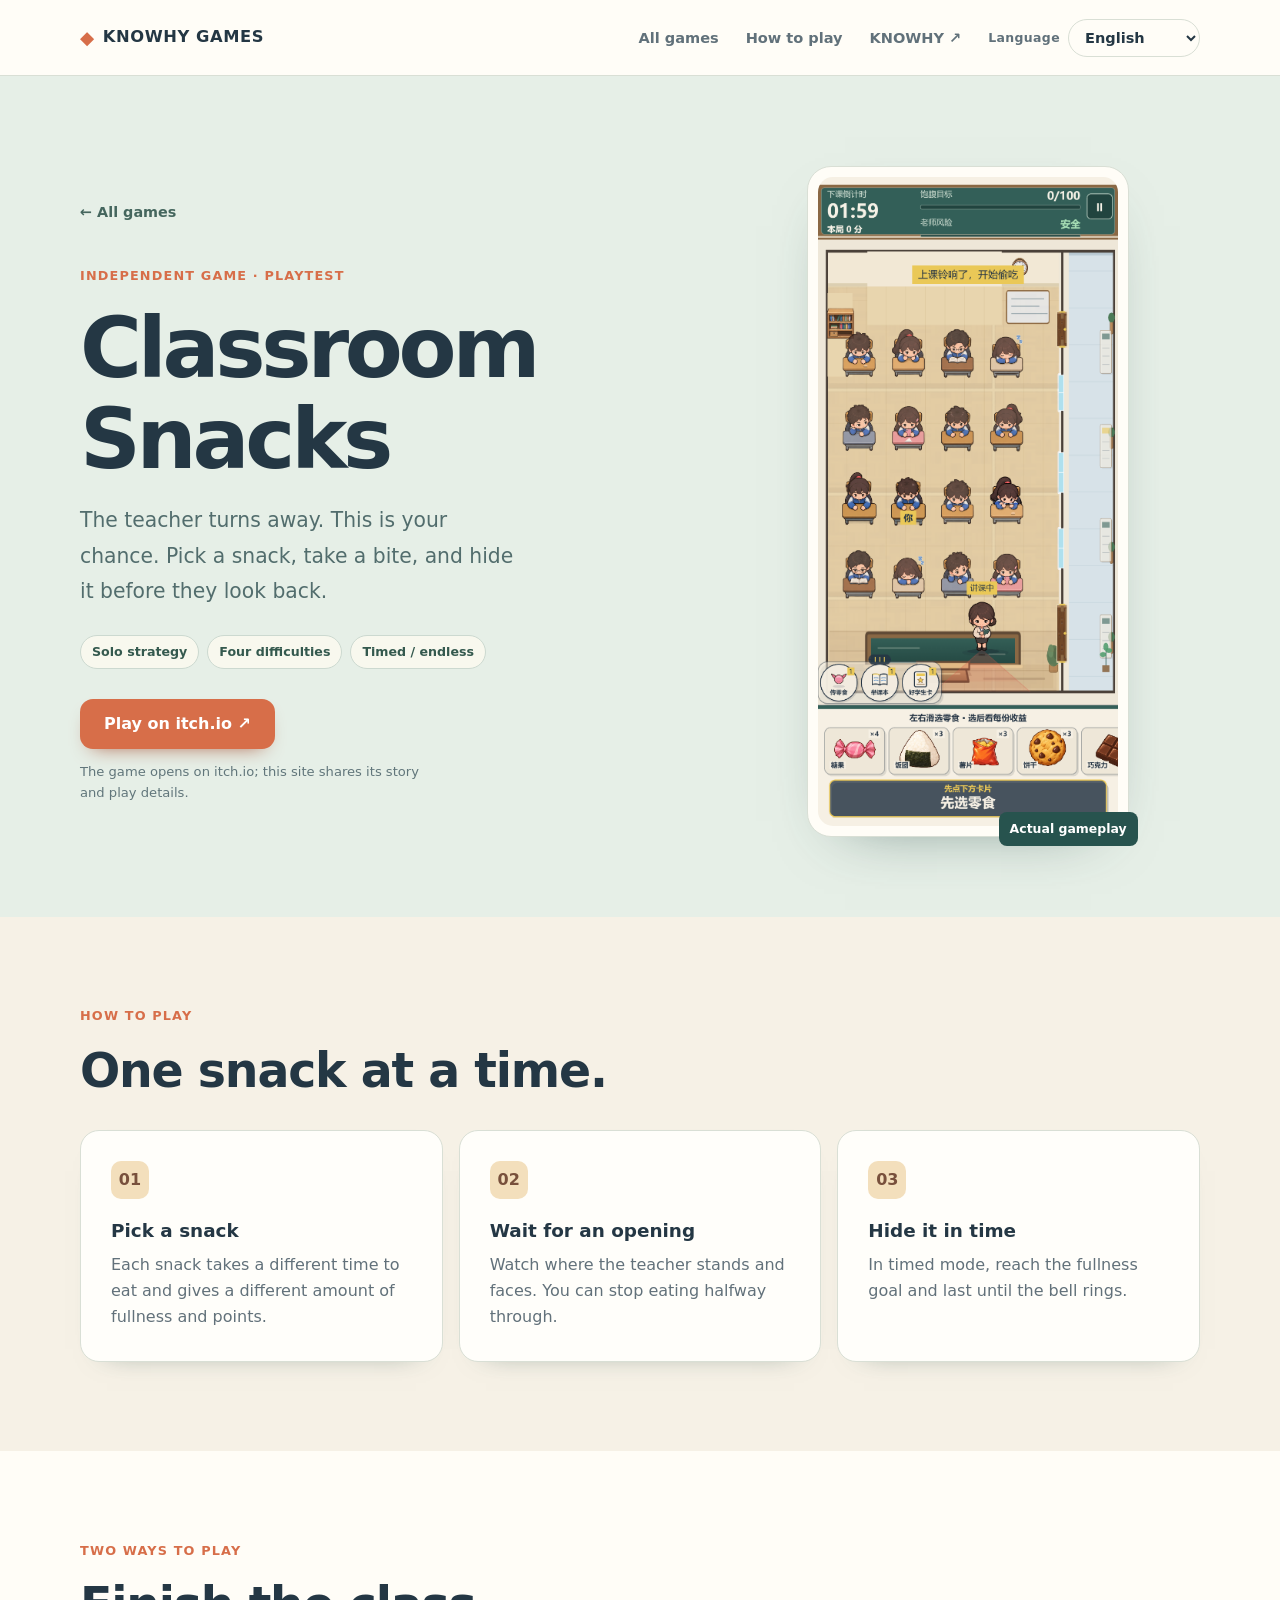
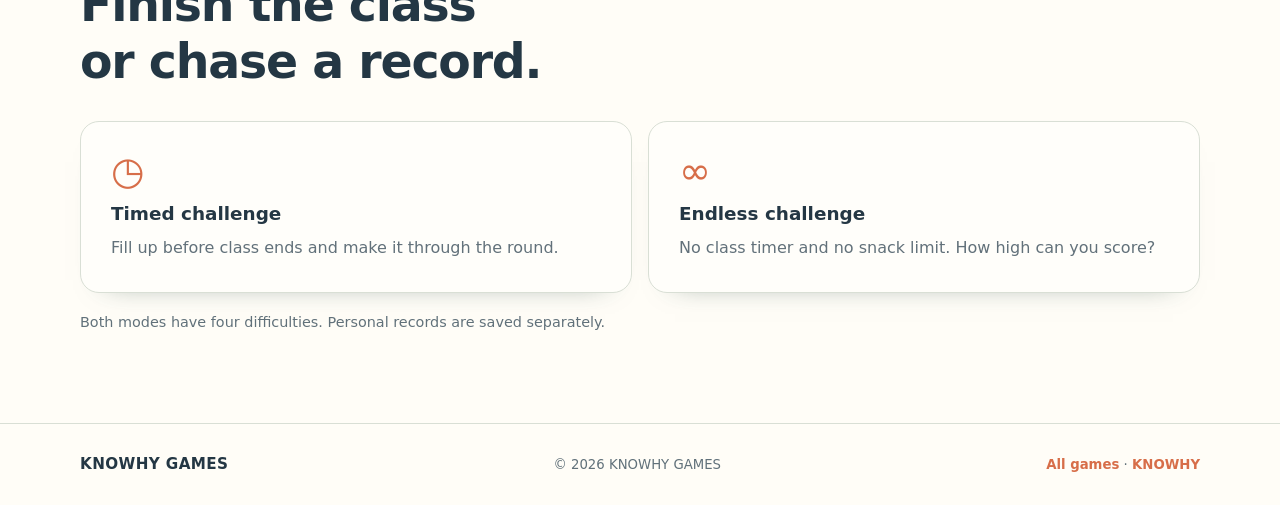
==== commit 5d46ca34: "Refresh game catalog discovery layout" ====
--- a/classroom-snacks/index.html
+++ b/classroom-snacks/index.html
@@ -1,16 +1,16 @@
 <!doctype html>
-<html lang="zh-CN">
+<html lang="en">
 <head>
   <meta charset="utf-8" />
   <meta name="viewport" content="width=device-width, initial-scale=1" />
-  <meta name="description" content="了解《课堂偷吃》的玩法、模式、游玩入口和无尽模式试玩榜单。" />
+  <meta name="description" content="Learn how to play Classroom Snacks, explore its modes, and find where to play." />
   <meta name="theme-color" content="#f4efe3" />
-  <title>课堂偷吃 · KNOWHY GAMES</title>
+  <title>Classroom Snacks · KNOWHY GAMES</title>
   <link rel="stylesheet" href="../styles.css" />
   <link rel="stylesheet" href="../detail.css" />
 </head>
 <body class="detail-page" data-page="detail">
-  <header class="nav"><a class="brand" href="../"><span class="brand-mark" aria-hidden="true">◆</span> KNOWHY GAMES</a><nav class="nav-links" aria-label="主导航" data-i18n-aria="navMain"><a href="../" data-i18n="navAll">所有游戏</a><a href="#how-to-play" data-i18n="navHow">玩法</a><a href="#leaderboard" data-i18n="navBoard">无尽榜单</a><a class="nav-parent" href="https://knowhy.net/">KNOWHY ↗</a><label class="language-wrap"><span class="visually-hidden" data-i18n="navLanguage">网站语言</span><select class="language-select" data-language-select aria-label="网站语言" data-i18n-aria="navLanguage"><option value="zh-CN">中文</option><option value="en">English</option><option value="ja">日本語</option><option value="ko">한국어</option><option value="es">Español</option><option value="pt-BR">Português</option><option value="fr">Français</option><option value="de">Deutsch</option></select></label></nav></header>
+  <header class="nav"><a class="brand" href="../"><span class="brand-mark" aria-hidden="true">◆</span> KNOWHY GAMES</a><nav class="nav-links" aria-label="Main navigation" data-i18n-aria="navMain"><a href="../" data-i18n="navAll">All games</a><a href="#how-to-play" data-i18n="navHow">How to play</a><a class="nav-parent" href="https://knowhy.net/">KNOWHY ↗</a><label class="language-wrap"><span class="language-label">Language</span><select class="language-select" data-language-select aria-label="Website language" data-i18n-aria="navLanguage"><option value="zh-CN">中文</option><option value="en" selected>English</option><option value="ja">日本語</option><option value="ko">한국어</option><option value="es">Español</option><option value="pt-BR">Português</option><option value="fr">Français</option><option value="de">Deutsch</option></select></label></nav></header>
   <main>
     <section class="detail-hero">
       <div class="detail-hero-inner">
@@ -20,9 +20,8 @@
     </section>
     <section class="detail-section" id="how-to-play"><div class="detail-shell"><p class="kicker" data-i18n="howKicker">玩法</p><h2 data-i18n="howTitle">这一局，怎么偷吃？</h2><div class="rule-grid"><article><span>01</span><h3 data-i18n="stepOneTitle">选一份零食</h3><p data-i18n="stepOneBody">不同零食的进食时间、饱腹和积分各不相同。</p></article><article><span>02</span><h3 data-i18n="stepTwoTitle">等个空档开吃</h3><p data-i18n="stepTwoBody">留意老师的位置和朝向；吃到一半也可以停。</p></article><article><span>03</span><h3 data-i18n="stepThreeTitle">老师回头就收手</h3><p data-i18n="stepThreeBody">限时模式下达到饱腹目标，并坚持到下课铃响。</p></article></div></div></section>
     <section class="detail-section modes-section"><div class="detail-shell"><p class="kicker" data-i18n="modesKicker">两种玩法</p><h2 data-i18n="modesTitle">想通关，还是想冲分？</h2><div class="mode-grid"><article><span class="mode-symbol" aria-hidden="true">◷</span><h3 data-i18n="timedTitle">限时挑战</h3><p data-i18n="timedBody">下课前达到饱腹目标，守住这一局。</p></article><article><span class="mode-symbol" aria-hidden="true">∞</span><h3 data-i18n="endlessTitle">无尽挑战</h3><p data-i18n="endlessBody">没有下课倒计时，也不会吃光零食；目标是积累更多分数。</p></article></div><p class="mode-foot" data-i18n="modesFoot">两种玩法各有四档难度；本地纪录分开保存。</p></div></section>
-    <section class="detail-section board-section" id="leaderboard"><div class="detail-shell board-layout"><div><p class="kicker" data-i18n="boardKicker">试玩榜单</p><h2 data-i18n="boardTitle">无尽模式积分榜</h2><p class="board-intro" data-i18n="boardIntro">四档独立排名，仅显示玩家自愿提交的成绩。</p><p class="board-disclaimer" data-i18n="boardDisclaimer">各难度最多展示前 20 名；试玩成绩尚未经过防作弊验证。</p></div><div class="score-panel"><div class="score-head"><span data-i18n="boardPanel">无尽</span><span data-i18n="boardTop20">前 20 名</span></div><div class="tabs" role="tablist" aria-label="榜单难度" data-i18n-aria="boardTitle"><button type="button" role="tab" aria-selected="true" data-tier="normal" data-i18n="tierNormal">普通</button><button type="button" role="tab" aria-selected="false" data-tier="advanced" data-i18n="tierAdvanced">复杂</button><button type="button" role="tab" aria-selected="false" data-tier="hard" data-i18n="tierHard">困难</button><button type="button" role="tab" aria-selected="false" data-tier="hell" data-i18n="tierHell">地狱</button></div><p id="status" class="board-status" role="status" data-state="loading">正在读取榜单…</p><div class="table-wrap"><table><thead><tr><th scope="col" data-i18n="boardRank">名次</th><th scope="col" data-i18n="boardPlayer">玩家</th><th scope="col" data-i18n="boardScore">积分</th></tr></thead><tbody id="scores"><tr class="placeholder-row"><td>01</td><td>—</td><td>—</td></tr><tr class="placeholder-row"><td>02</td><td>—</td><td>—</td></tr><tr class="placeholder-row"><td>03</td><td>—</td><td>—</td></tr><tr class="placeholder-row"><td>04</td><td>—</td><td>—</td></tr><tr class="placeholder-row"><td>05</td><td>—</td><td>—</td></tr></tbody></table></div></div></div></section>
   </main>
   <footer class="footer"><div class="foot-bottom"><strong>KNOWHY GAMES</strong><span>© 2026 KNOWHY GAMES</span><span><a href="../" data-i18n="footerAll">全部游戏</a> · <a href="https://knowhy.net/">KNOWHY</a></span></div></footer>
-  <script src="../config.js"></script><script type="module" src="../leaderboard.js"></script>
+  <script type="module" src="../site-i18n.js"></script>
 </body>
 </html>
--- a/styles.css
+++ b/styles.css
@@ -25,31 +25,43 @@
 .nav-links > a { white-space: nowrap; color: var(--muted); }
 .nav-links > a:hover { color: var(--accent); }
 .language-select, .daynight { border: 1px solid var(--line); background: var(--paper-light); color: var(--ink); border-radius: 999px; height: 38px; cursor: pointer; }
+.language-wrap { display: inline-flex; align-items: center; gap: 8px; white-space: nowrap; }
+.language-label { color: var(--muted); font-size: .78rem; font-weight: 850; letter-spacing: .03em; }
 .language-select { max-width: 132px; padding: 0 28px 0 12px; font-weight: 700; }
 .daynight { min-width: 38px; padding: 0 12px; font-weight: 700; }
-.hero { padding: clamp(48px, 6vw, 76px) 24px 72px; background: radial-gradient(circle at 84% 11%, #d6e9d9 0, transparent 42%), var(--paper); }
-.hero-inner { width: min(100%, var(--max)); min-height: 550px; margin: auto; display: grid; grid-template-columns: minmax(0, .95fr) minmax(0, 1.05fr); align-items: center; gap: clamp(32px, 5vw, 76px); }
-.hero-copy { max-width: 520px; padding-block: 26px; }
+.hero { padding: clamp(36px, 5vw, 60px) 24px; background: var(--paper); }
+.hero-inner { width: min(100%, var(--max)); min-height: 330px; margin: auto; display: grid; grid-template-columns: minmax(0, 1.35fr) minmax(220px, .65fr); align-items: center; gap: clamp(24px, 4vw, 64px); position: relative; overflow: hidden; border: 1px solid #bfd8c8; border-radius: 32px; padding: clamp(32px, 5vw, 64px); background: radial-gradient(circle at 93% 16%, #c4e9d7 0, transparent 32%), radial-gradient(circle at 62% 100%, #f4ddaf 0, transparent 37%), #e5f1e4; box-shadow: 0 22px 46px -39px #315c4b; }
+.hero-copy { max-width: 650px; position: relative; z-index: 1; }
 .eyebrow, .kicker { margin: 0 0 16px; color: var(--accent); font-size: .8rem; font-weight: 850; letter-spacing: .09em; text-transform: uppercase; }
-.hero-title { margin: 0; max-width: 12ch; font-size: clamp(2.7rem, 5vw, 4.6rem); line-height: 1.12; font-weight: 850; letter-spacing: -.045em; text-wrap: balance; }
-.hero-sub { max-width: 34ch; margin: 24px 0 32px; font-size: clamp(1rem, 1.5vw, 1.18rem); font-weight: 550; color: var(--muted); }
+.hero-title { margin: 0; max-width: 16ch; font-size: clamp(2.4rem, 4.5vw, 4.3rem); line-height: 1.08; font-weight: 850; letter-spacing: -.045em; text-wrap: balance; }
+.hero-sub { max-width: 48ch; margin: 18px 0 25px; font-size: clamp(1rem, 1.4vw, 1.14rem); font-weight: 550; color: #4d6870; }
 .btn { display: inline-flex; align-items: center; justify-content: center; min-height: 50px; padding: 12px 24px; border-radius: 13px; background: var(--accent); color: white; font-weight: 800; box-shadow: 0 9px 20px -12px #a95439; transition: transform .2s ease, box-shadow .2s ease; }
 .btn:hover { transform: translateY(-2px); box-shadow: 0 15px 24px -13px #a95439; }
-.hero-art { min-width: 0; position: relative; display: block; height: clamp(420px, 46vw, 570px); overflow: hidden; border-radius: 26px; border: 8px solid var(--paper-light); box-shadow: var(--shadow); background: #d5d1b6; }
-.hero-art img { display: block; width: 100%; height: 100%; object-fit: cover; object-position: center top; }
-.art-caption { position: absolute; bottom: 16px; left: 16px; right: 16px; width: fit-content; max-width: calc(100% - 32px); padding: 8px 12px; border-radius: 9px; background: #fffdf3ed; color: #294a43; font-size: .82rem; font-weight: 800; box-shadow: 0 4px 18px #1d342533; }
-.games { background: #e7efe8; padding: 76px 24px 84px; }
+.hero-playfield { position: relative; justify-self: center; width: 250px; height: 250px; transform: rotate(-8deg); }
+.playfield-orbit { position: absolute; inset: 12px; border: 2px dashed #5c9c8280; border-radius: 50%; }
+.orbit-two { inset: 43px; border-color: #f1a367b8; transform: rotate(30deg); }
+.playfield-tile { position: absolute; display: grid; place-items: center; width: 93px; height: 93px; border: 4px solid #fff9ed; border-radius: 24px; color: #fff9ed; font-size: 3rem; box-shadow: 0 17px 25px -18px #22423988; animation: tile-float 5.2s ease-in-out infinite; }
+.tile-one { top: 2px; left: 70px; background: #e8885c; }
+.tile-two { right: 0; bottom: 23px; background: #387b77; animation-delay: -1.3s; }
+.tile-three { bottom: 4px; left: 0; background: #e2b450; animation-delay: -2.6s; }
+.playfield-spark { position: absolute; color: #e78659; font-size: 2rem; animation: spark-breathe 4s ease-in-out infinite; }
+.spark-one { top: 28px; right: 8px; }.spark-two { bottom: 20px; left: 108px; animation-delay: -2s; }
+@keyframes tile-float { 0%, 100% { transform: translateY(0) rotate(-2deg); } 50% { transform: translateY(-7px) rotate(2deg); } }
+@keyframes spark-breathe { 0%, 100% { opacity: .5; transform: scale(.9); } 50% { opacity: 1; transform: scale(1.1); } }
+.games { background: #e7efe8; padding: 48px 24px 64px; }
 .section-head, .game-grid, .catalog-note, .studio-inner { width: min(100%, var(--max)); margin-inline: auto; }
 .section-head { margin-bottom: 27px; }
 h2 { margin: 0; font-size: clamp(2rem, 3.7vw, 3.2rem); line-height: 1.2; font-weight: 820; letter-spacing: -.025em; text-wrap: balance; }
-.game-grid { display: grid; grid-template-columns: minmax(0, 1fr); }
-.game { display: grid; grid-template-columns: minmax(230px, .9fr) minmax(0, 1.1fr); gap: clamp(24px, 4vw, 58px); align-items: center; min-width: 0; padding: clamp(22px, 3vw, 36px); background: var(--paper-light); border: 1px solid var(--line); border-radius: 24px; box-shadow: var(--shadow); transition: transform .2s ease; }
-.game:hover { transform: translateY(-3px); }
-.g-tile { height: 320px; display: grid; place-items: center; overflow: hidden; border-radius: 16px; background: repeating-linear-gradient(90deg, #dce4d2 0 22px, #e8ecd9 22px 24px); }
-.g-tile img { width: auto; height: 100%; object-fit: contain; box-shadow: 0 8px 28px #21423d38; }
+.game-grid { display: grid; grid-template-columns: repeat(auto-fill, minmax(min(100%, 280px), 1fr)); gap: 20px; }
+.game-card { display: block; max-width: 360px; min-width: 0; padding: 12px 12px 22px; background: var(--paper-light); border: 1px solid var(--line); border-radius: 20px; box-shadow: 0 18px 36px -31px #294c47a8; transition: transform .22s ease, box-shadow .22s ease; }
+.game-card:hover { transform: translateY(-5px) rotate(-.4deg); box-shadow: 0 24px 42px -28px #294c47aa; }
+.g-tile { height: 215px; display: grid; place-items: center; overflow: hidden; border-radius: 12px; background: repeating-linear-gradient(90deg, #dce4d2 0 22px, #e8ecd9 22px 24px); }
+.g-tile img { width: auto; height: 100%; object-fit: contain; box-shadow: 0 8px 28px #21423d38; transition: transform .25s ease; }
+.game-card:hover .g-tile img { transform: scale(1.04); }
+.game-copy { padding: 18px 7px 0; }
 .g-tag { color: var(--accent); font-size: .76rem; font-weight: 850; letter-spacing: .03em; }
-.game h3 { margin: 10px 0 12px; font-size: clamp(2rem, 3.4vw, 3.1rem); line-height: 1.15; }
-.game p { max-width: 39ch; margin: 0 0 24px; color: var(--muted); font-size: 1.04rem; }
+.game-card h3 { margin: 7px 0 8px; font-size: 1.55rem; line-height: 1.2; }
+.game-card p { margin: 0 0 16px; color: var(--muted); font-size: .9rem; line-height: 1.5; }
 .game-more { display: inline-block; color: var(--accent); font-weight: 850; }
 .catalog-note { margin-top: 20px; color: #5a736b; font-size: .9rem; }
 .studio { padding: 68px 24px 72px; background: var(--paper); }
@@ -61,29 +73,30 @@
 .foot-bottom strong { color: var(--ink); font-size: .95rem; letter-spacing: .025em; }
 .foot-bottom a { color: var(--accent); font-weight: 800; }
 @media (max-width: 780px) {
-  .nav { padding: 11px 16px; min-height: 62px; }
+  .nav { padding: 11px 16px; min-height: 62px; flex-wrap: wrap; }
   .nav-links { gap: 8px; }
   .nav-links > a { display: none; }
   .brand { font-size: .86rem; gap: 5px; }
   .language-select { max-width: 100px; height: 36px; padding-left: 9px; padding-right: 20px; font-size: .8rem; }
   .daynight { width: 36px; height: 36px; padding: 0; }
-  .hero { padding: 42px 18px 56px; }
-  .hero-inner { min-height: 0; grid-template-columns: 1fr; gap: 22px; }
+  .hero { padding: 24px 18px 32px; }
+  .hero-inner { min-height: 0; grid-template-columns: 1fr; gap: 12px; padding: 32px 25px 22px; }
   .hero-copy { padding: 0; }
-  .hero-title { max-width: 16ch; font-size: clamp(2.45rem, 8vw, 3.7rem); }
+  .hero-title { max-width: 16ch; font-size: clamp(2.25rem, 8vw, 3.7rem); }
   .hero-sub { margin: 17px 0 22px; }
-  .hero-art { height: clamp(280px, 78vw, 440px); border-width: 6px; border-radius: 20px; }
-  .games { padding: 58px 18px 66px; }
-  .game { grid-template-columns: 1fr; gap: 22px; }
-  .g-tile { height: 270px; }
+  .hero-playfield { width: 150px; height: 112px; transform: scale(.55) rotate(-8deg); transform-origin: top center; margin-bottom: -42px; }
+  .games { padding: 48px 18px 58px; }
   .studio { padding: 56px 18px; }
   .studio-row { grid-template-columns: 1fr; gap: 14px; }
   .foot-bottom { flex-wrap: wrap; }
 }
-@media (max-width: 370px) { .nav { padding-inline: 13px; } .brand { font-size: .76rem; } .language-select { max-width: 102px; padding-left: 7px; padding-right: 18px; } }
-@media (prefers-reduced-motion: reduce) { html { scroll-behavior: auto; } .btn, .game { transition: none; } }
+@media (max-width: 520px) { .brand { width: 100%; } .nav-links { width: 100%; justify-content: space-between; } .language-wrap { margin-left: auto; } }
+@media (max-width: 370px) { .nav { padding-inline: 13px; } .brand { font-size: .8rem; } .language-select { max-width: 102px; padding-left: 7px; padding-right: 18px; } }
+@media (prefers-reduced-motion: reduce) { html { scroll-behavior: auto; } .btn, .game-card, .g-tile img { transition: none; } .playfield-tile, .playfield-spark { animation: none; } }
 
 
-body.night .hero { background: radial-gradient(circle at 84% 11%, #263c3d 0, transparent 42%), var(--paper); }
+body.night .hero { background: var(--paper); }
+body.night .hero-inner { background: radial-gradient(circle at 93% 16%, #27554e 0, transparent 33%), #263c3d; border-color: #45665e; }
+body.night .hero-sub { color: var(--muted); }
 body.night .games { background: #1c3035; }
 body.night .catalog-note { color: var(--muted); }
--- a/detail.css
+++ b/detail.css
@@ -24,24 +24,6 @@
 .rule-grid p, .mode-grid p { margin: 0; color: #62717a; line-height: 1.65; }
 .mode-symbol { display: block; margin-bottom: 12px; color: var(--accent); font-size: 2.4rem; line-height: 1; }
 .mode-foot { margin: 18px 0 0; color: #61717a; font-size: .9rem; }
-.board-section { background: #e2eee7 !important; padding-block: 52px; }
-.board-layout { max-width: 880px; display: grid; grid-template-columns: minmax(0, .8fr) minmax(0, 1.2fr); gap: clamp(24px, 4vw, 50px); align-items: center; }
-.board-layout h2 { font-size: clamp(1.8rem, 3vw, 2.5rem); margin-bottom: 10px; }
-.board-intro { max-width: 38ch; margin: 0; color: #566c69; font-size: .94rem; }
-.board-disclaimer { max-width: 42ch; margin: 13px 0 0; color: #72807b; font-size: .76rem; }
-.score-panel { min-width: 0; overflow: hidden; border: 1px solid #d1dfd4; border-radius: 16px; background: #fffefa; box-shadow: 0 14px 35px -31px #1d4640; }
-.score-head { display: flex; justify-content: space-between; gap: 10px; padding: 11px 16px; background: #28544c; color: #f6f4e9; font-size: .72rem; font-weight: 850; letter-spacing: .04em; }
-.tabs { display: flex; gap: 3px; margin: 11px 12px 0; padding: 3px; border-radius: 10px; background: #eaf0e9; }
-.tabs button { flex: 1; min-width: 0; padding: 7px 2px; border: 0; border-radius: 8px; background: transparent; color: #486159; font-size: clamp(.68rem, 1vw, .81rem); font-weight: 800; line-height: 1.3; cursor: pointer; overflow-wrap: anywhere; }
-.tabs button[aria-selected="true"] { background: #fffefa; color: #1e493e; box-shadow: 0 2px 7px #173d391c; }
-.board-status { min-height: 24px; margin: 8px 16px 3px; color: #63766c; font-size: .76rem; }
-.table-wrap { padding: 0 12px 12px; overflow-x: auto; }
-.score-panel table { width: 100%; border-collapse: collapse; font-size: .82rem; }
-.score-panel th, .score-panel td { padding: 6px 10px; border-top: 1px solid #e5ebe4; text-align: left; }
-.score-panel th { color: #6e7d73; font-size: .7rem; }
-.score-panel td:nth-child(2) { max-width: 160px; overflow: hidden; color: #365d54; text-overflow: ellipsis; white-space: nowrap; }
-.score-panel td:last-child { color: #235047; font-weight: 850; text-align: right; font-variant-numeric: tabular-nums; }
-.placeholder-row td { color: #9daaa1 !important; }
 .detail-page .footer { background: var(--paper-light); }
 @media (max-width: 780px) {
   .detail-hero { padding: 43px 18px 62px; }
@@ -49,8 +31,6 @@
   .back-link { margin-bottom: 26px; }
   .detail-screen { width: min(68vw, 270px); }
   .detail-section { padding: 62px 18px; }
-  .rule-grid, .mode-grid, .board-layout { grid-template-columns: 1fr; }
-  .board-layout { gap: 22px; }
-  .board-section { padding-block: 44px; }
+  .rule-grid, .mode-grid { grid-template-columns: 1fr; }
   .rule-grid article > span { margin-bottom: 12px; }
 }
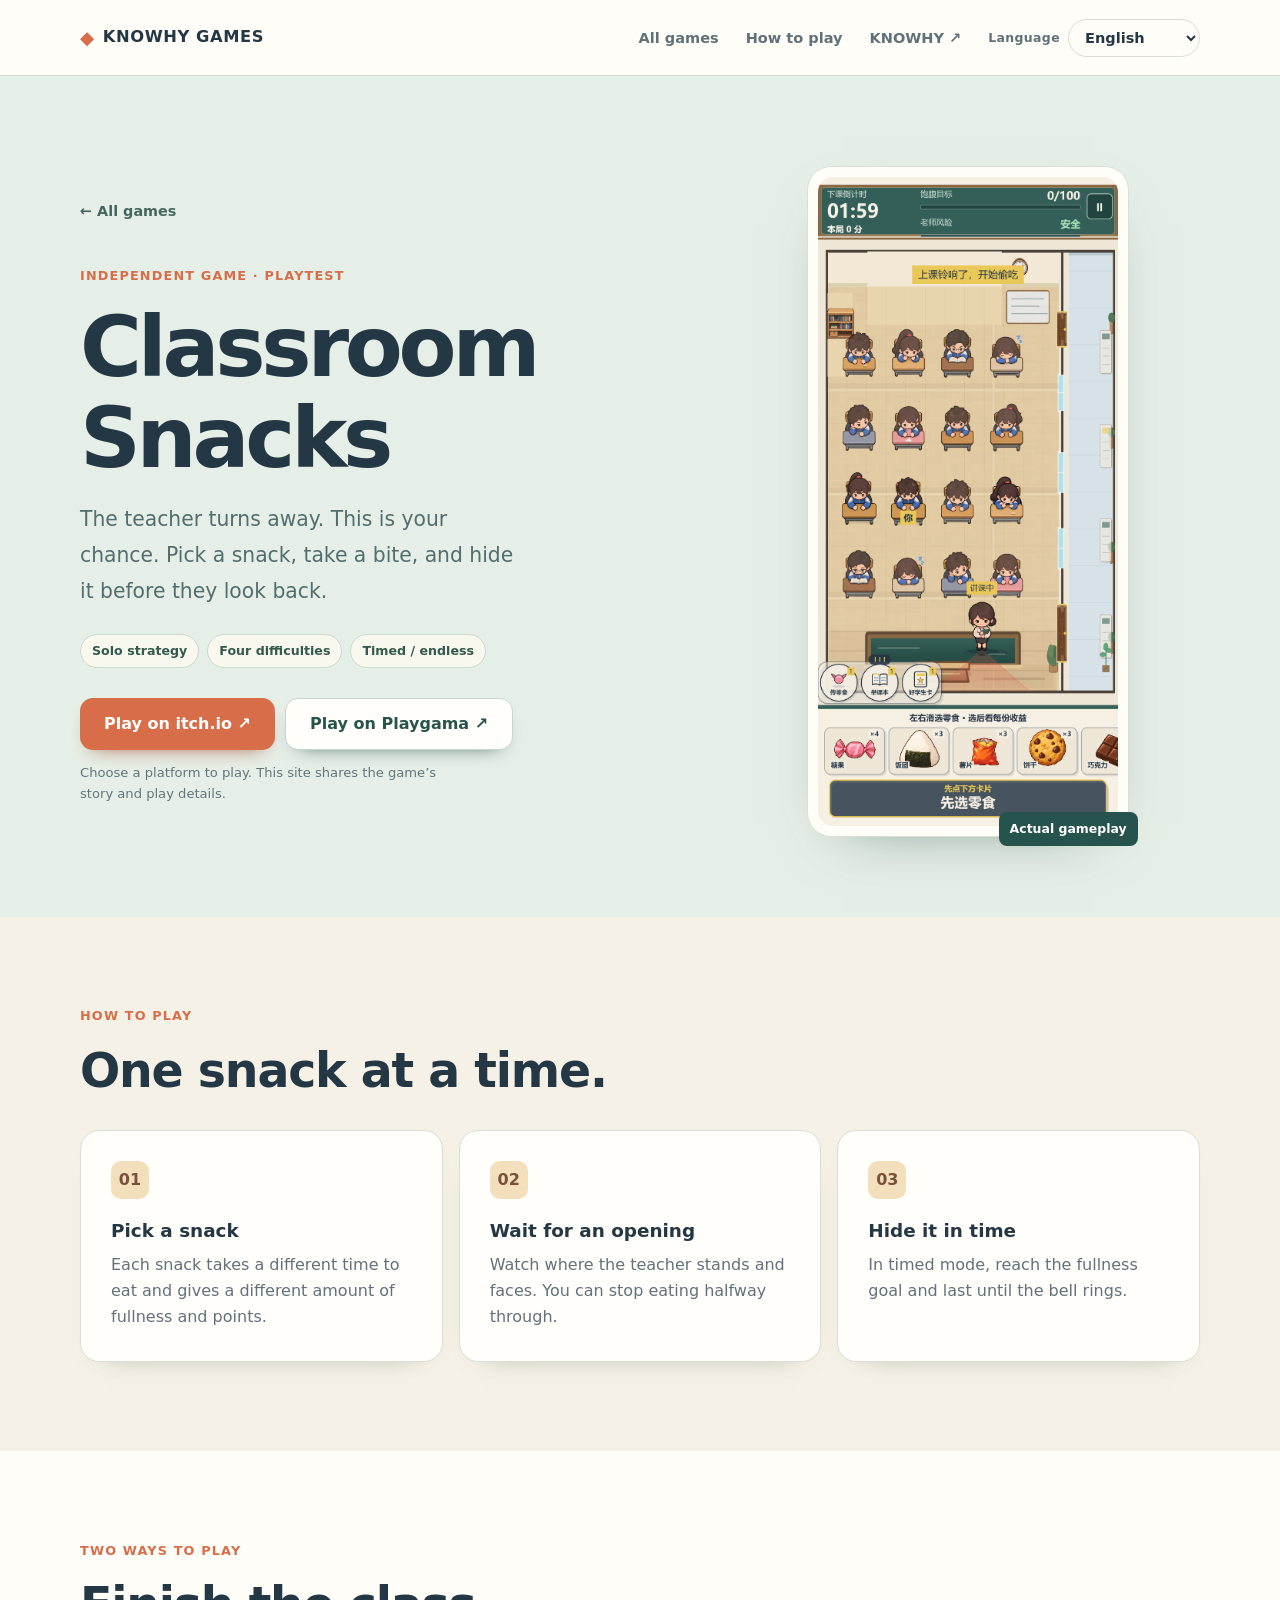
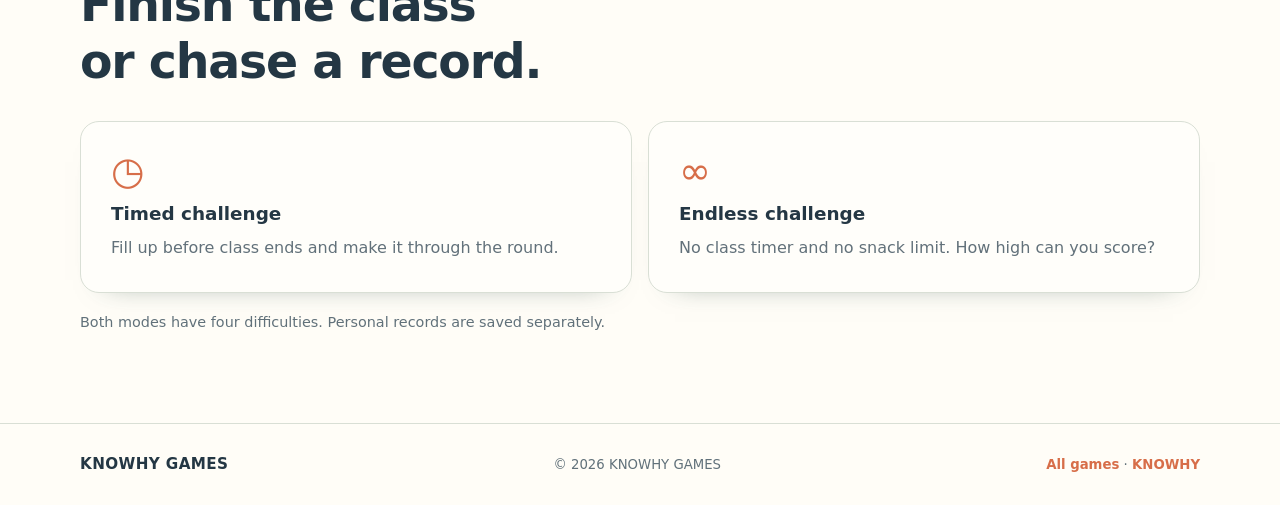
==== commit 1c471760: "Add Playgama link to game catalog" ====
--- a/classroom-snacks/index.html
+++ b/classroom-snacks/index.html
@@ -14,14 +14,14 @@
   <main>
     <section class="detail-hero">
       <div class="detail-hero-inner">
-        <div class="detail-heading"><a class="back-link" href="../" data-i18n="detailBack">← 所有游戏</a><p class="eyebrow" data-i18n="detailEyebrow">独立游戏 · 试玩中</p><h1 data-i18n="detailTitle">课堂偷吃</h1><p class="detail-lead" data-i18n="detailLead">老师一转身，机会就来了。挑好零食，抓住空档吃一口；他回头时，记得及时收起来。</p><div class="detail-tags"><span data-i18n="detailTagSolo">单人轻策略</span><span data-i18n="detailTagFour">四档难度</span><span data-i18n="detailTagModes">限时 / 无尽</span></div><a class="btn" href="https://knowhy.itch.io/classroom-snacks" target="_blank" rel="noopener noreferrer" data-i18n="detailPlay">前往 itch.io 游玩 ↗</a><p class="platform-note" data-i18n="detailPlatform">游戏将在 itch.io 打开；本站只介绍作品和玩法。</p></div>
-        <div class="detail-screen"><img src="../classroom.png" width="390" height="844" alt="《课堂偷吃》的教室游玩画面" data-i18n-alt="detailImageAlt"><span data-i18n="detailImageCaption">游戏内实机画面</span></div>
+        <div class="detail-heading"><a class="back-link" href="../" data-i18n="detailBack">← All games</a><p class="eyebrow" data-i18n="detailEyebrow">Independent game · playtest</p><h1 data-i18n="detailTitle">Classroom Snacks</h1><p class="detail-lead" data-i18n="detailLead">The teacher turns away. This is your chance. Pick a snack, take a bite, and hide it before they look back.</p><div class="detail-tags"><span data-i18n="detailTagSolo">Solo strategy</span><span data-i18n="detailTagFour">Four difficulties</span><span data-i18n="detailTagModes">Timed / endless</span></div><div class="play-links"><a class="btn" href="https://knowhy.itch.io/classroom-snacks" target="_blank" rel="noopener noreferrer" data-i18n="detailPlay">Play on itch.io ↗</a><a class="btn btn-secondary" href="https://playgama.ai/play/3tqjeyv6y7" target="_blank" rel="noopener noreferrer" data-i18n="detailPlayPlaygama">Play on Playgama ↗</a></div><p class="platform-note" data-i18n="detailPlatform">Choose a platform to play. This site shares the game’s story and play details.</p></div>
+        <div class="detail-screen"><img src="../classroom.png" width="390" height="844" alt="Classroom Snacks gameplay screenshot" data-i18n-alt="detailImageAlt"><span data-i18n="detailImageCaption">Actual gameplay</span></div>
       </div>
     </section>
-    <section class="detail-section" id="how-to-play"><div class="detail-shell"><p class="kicker" data-i18n="howKicker">玩法</p><h2 data-i18n="howTitle">这一局，怎么偷吃？</h2><div class="rule-grid"><article><span>01</span><h3 data-i18n="stepOneTitle">选一份零食</h3><p data-i18n="stepOneBody">不同零食的进食时间、饱腹和积分各不相同。</p></article><article><span>02</span><h3 data-i18n="stepTwoTitle">等个空档开吃</h3><p data-i18n="stepTwoBody">留意老师的位置和朝向；吃到一半也可以停。</p></article><article><span>03</span><h3 data-i18n="stepThreeTitle">老师回头就收手</h3><p data-i18n="stepThreeBody">限时模式下达到饱腹目标，并坚持到下课铃响。</p></article></div></div></section>
-    <section class="detail-section modes-section"><div class="detail-shell"><p class="kicker" data-i18n="modesKicker">两种玩法</p><h2 data-i18n="modesTitle">想通关，还是想冲分？</h2><div class="mode-grid"><article><span class="mode-symbol" aria-hidden="true">◷</span><h3 data-i18n="timedTitle">限时挑战</h3><p data-i18n="timedBody">下课前达到饱腹目标，守住这一局。</p></article><article><span class="mode-symbol" aria-hidden="true">∞</span><h3 data-i18n="endlessTitle">无尽挑战</h3><p data-i18n="endlessBody">没有下课倒计时，也不会吃光零食；目标是积累更多分数。</p></article></div><p class="mode-foot" data-i18n="modesFoot">两种玩法各有四档难度；本地纪录分开保存。</p></div></section>
+    <section class="detail-section" id="how-to-play"><div class="detail-shell"><p class="kicker" data-i18n="howKicker">HOW TO PLAY</p><h2 data-i18n="howTitle">One snack at a time.</h2><div class="rule-grid"><article><span>01</span><h3 data-i18n="stepOneTitle">Pick a snack</h3><p data-i18n="stepOneBody">Each snack takes a different time to eat and gives a different amount of fullness and points.</p></article><article><span>02</span><h3 data-i18n="stepTwoTitle">Wait for an opening</h3><p data-i18n="stepTwoBody">Watch where the teacher stands and faces. You can stop eating halfway through.</p></article><article><span>03</span><h3 data-i18n="stepThreeTitle">Hide it in time</h3><p data-i18n="stepThreeBody">In timed mode, reach the fullness goal and last until the bell rings.</p></article></div></div></section>
+    <section class="detail-section modes-section"><div class="detail-shell"><p class="kicker" data-i18n="modesKicker">TWO WAYS TO PLAY</p><h2 data-i18n="modesTitle">Finish the class or chase a record.</h2><div class="mode-grid"><article><span class="mode-symbol" aria-hidden="true">◷</span><h3 data-i18n="timedTitle">Timed challenge</h3><p data-i18n="timedBody">Fill up before class ends and make it through the round.</p></article><article><span class="mode-symbol" aria-hidden="true">∞</span><h3 data-i18n="endlessTitle">Endless challenge</h3><p data-i18n="endlessBody">No class timer and no snack limit. How high can you score?</p></article></div><p class="mode-foot" data-i18n="modesFoot">Both modes have four difficulties. Personal records are saved separately.</p></div></section>
   </main>
-  <footer class="footer"><div class="foot-bottom"><strong>KNOWHY GAMES</strong><span>© 2026 KNOWHY GAMES</span><span><a href="../" data-i18n="footerAll">全部游戏</a> · <a href="https://knowhy.net/">KNOWHY</a></span></div></footer>
+  <footer class="footer"><div class="foot-bottom"><strong>KNOWHY GAMES</strong><span>© 2026 KNOWHY GAMES</span><span><a href="../" data-i18n="footerAll">All games</a> · <a href="https://knowhy.net/">KNOWHY</a></span></div></footer>
   <script type="module" src="../site-i18n.js"></script>
 </body>
 </html>
--- a/detail.css
+++ b/detail.css
@@ -8,6 +8,10 @@
 .detail-lead { max-width: 35ch; margin: 0; color: #526d6d; font-size: clamp(1.08rem, 1.65vw, 1.27rem); line-height: 1.75; }
 .detail-tags { display: flex; flex-wrap: wrap; gap: 8px; margin: 25px 0 30px; }
 .detail-tags span { padding: 6px 11px; border: 1px solid #ccd9d0; border-radius: 999px; background: #f8f8ee; color: #34594e; font-size: .79rem; font-weight: 800; }
+.play-links { display: flex; flex-wrap: wrap; gap: 10px; }
+.play-links .btn { text-decoration: none; }
+.play-links .btn-secondary { background: #fffefa; border: 1px solid #c9d6cd; color: #28544b; box-shadow: 0 9px 20px -14px #294c47; }
+.play-links .btn-secondary:hover { box-shadow: 0 15px 24px -14px #294c47; }
 .platform-note { max-width: 44ch; margin: 12px 0 0; color: #61767b; font-size: .82rem; }
 .detail-screen { position: relative; justify-self: center; width: min(100%, 322px); padding: 10px; border: 1px solid var(--line); border-radius: 24px; background: var(--paper-light); box-shadow: var(--shadow); }
 .detail-screen img { display: block; width: 100%; height: auto; border-radius: 15px; }
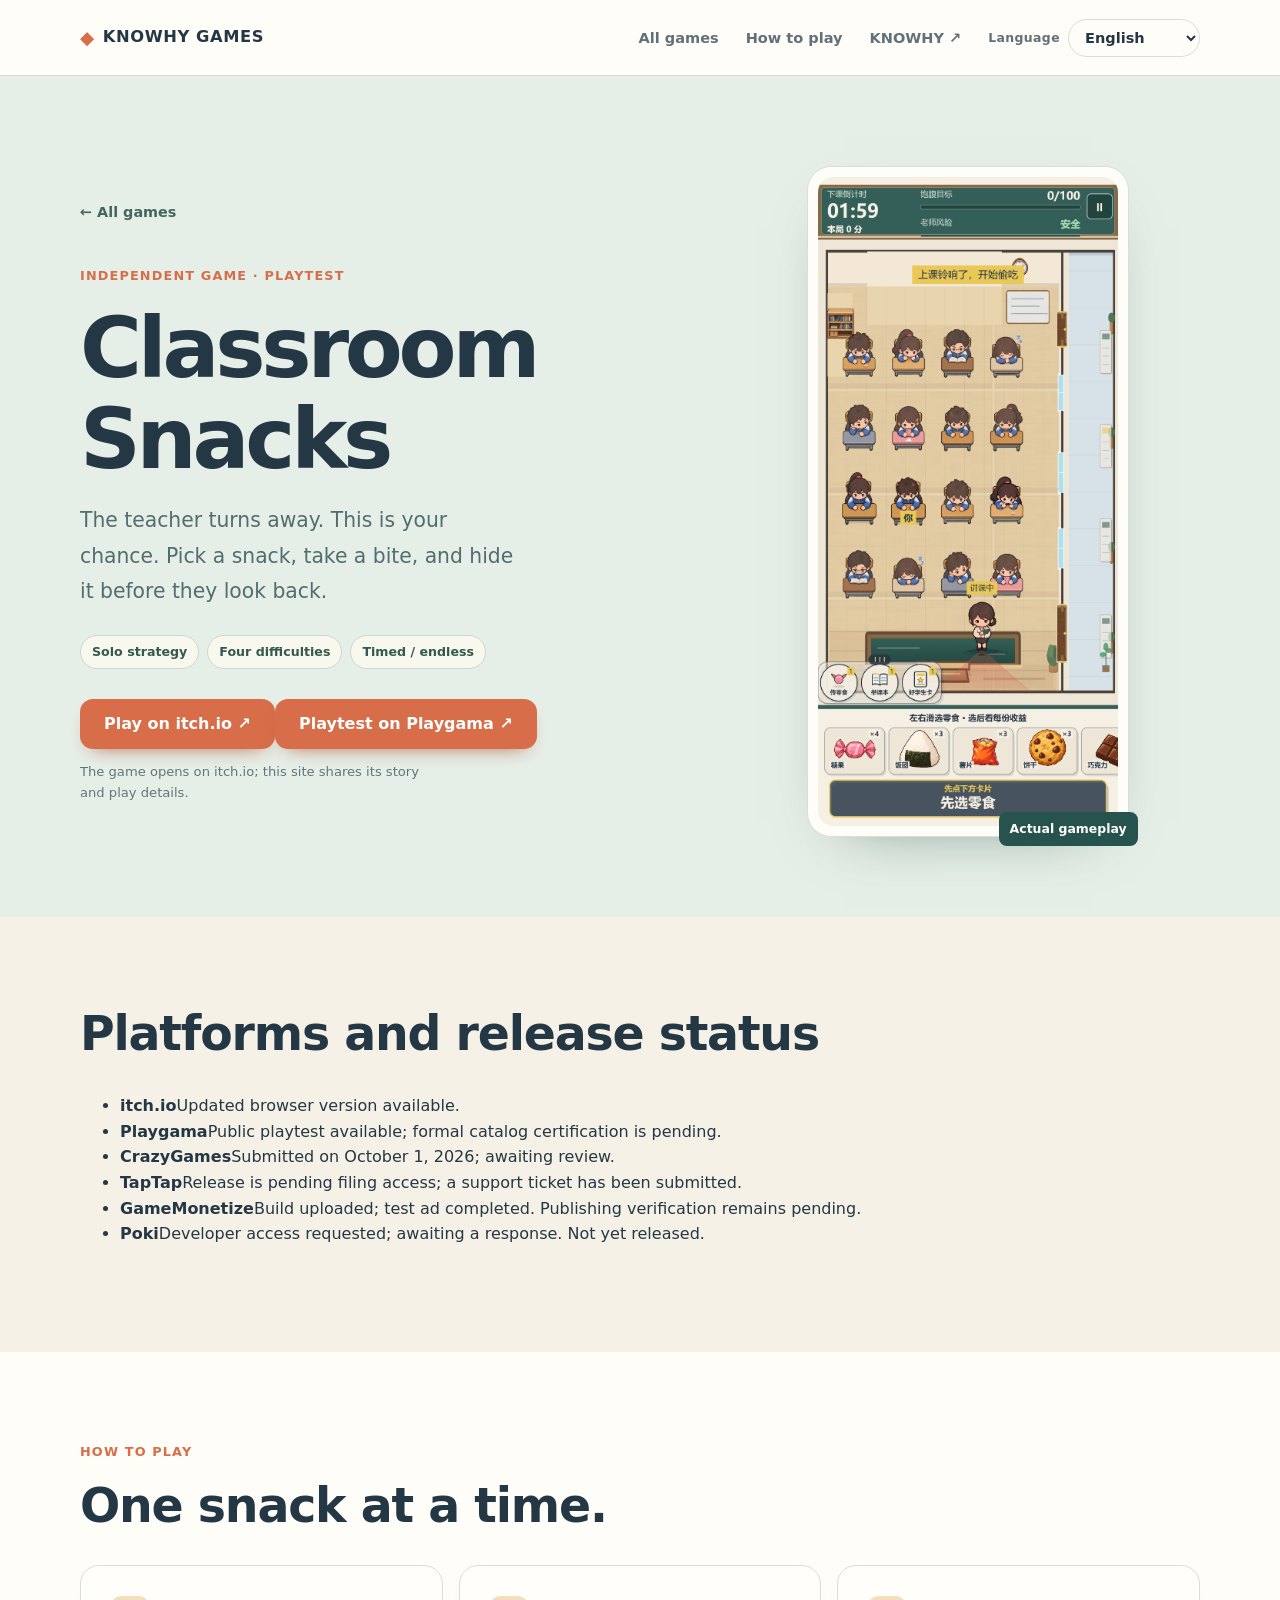
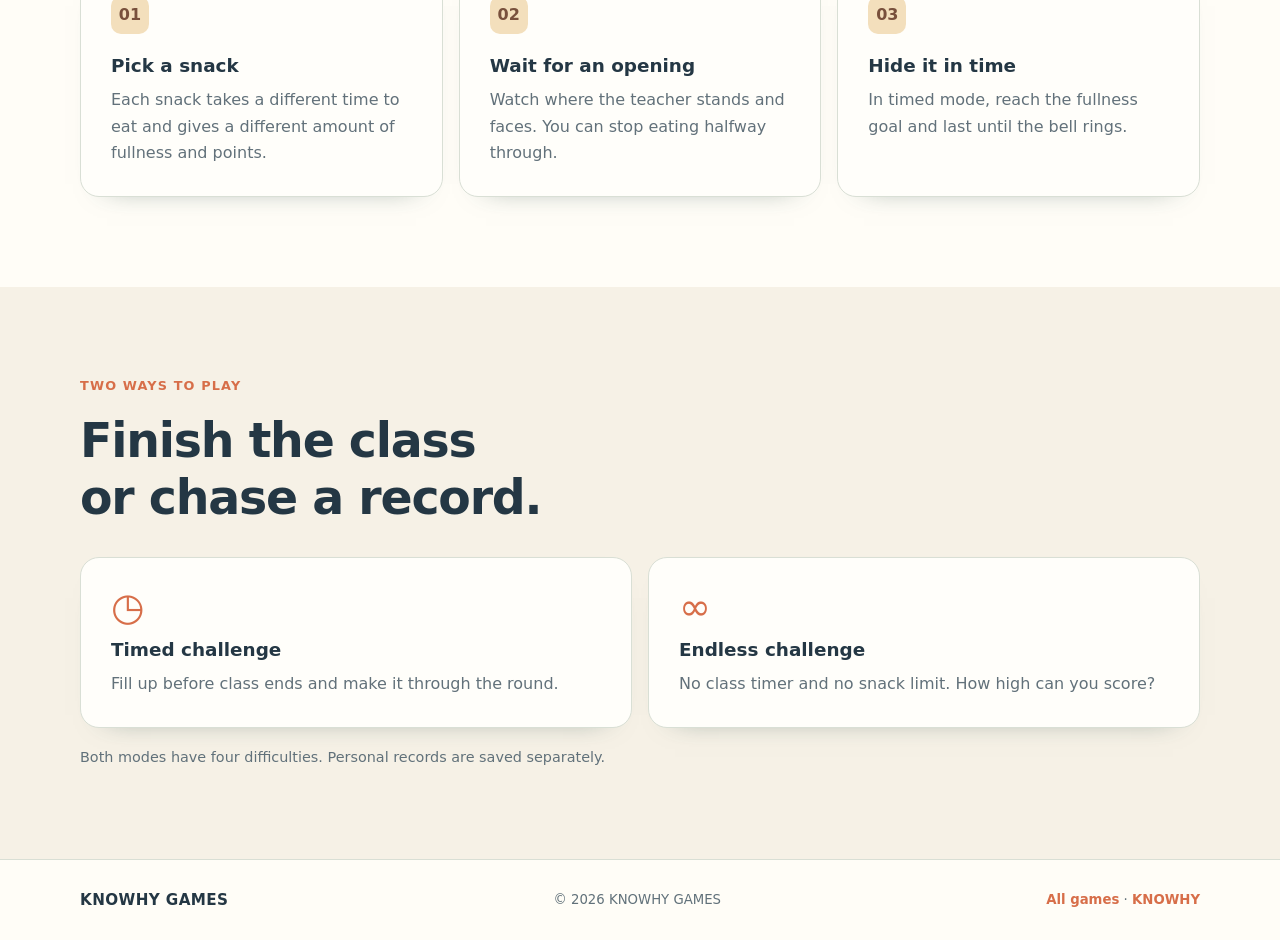
==== commit 20b44b1b: "Update Poki onboarding and completed ad test release status" ====
--- a/classroom-snacks/index.html
+++ b/classroom-snacks/index.html
@@ -14,10 +14,18 @@
   <main>
     <section class="detail-hero">
       <div class="detail-hero-inner">
-        <div class="detail-heading"><a class="back-link" href="../" data-i18n="detailBack">← All games</a><p class="eyebrow" data-i18n="detailEyebrow">Independent game · playtest</p><h1 data-i18n="detailTitle">Classroom Snacks</h1><p class="detail-lead" data-i18n="detailLead">The teacher turns away. This is your chance. Pick a snack, take a bite, and hide it before they look back.</p><div class="detail-tags"><span data-i18n="detailTagSolo">Solo strategy</span><span data-i18n="detailTagFour">Four difficulties</span><span data-i18n="detailTagModes">Timed / endless</span></div><div class="play-links"><a class="btn" href="https://knowhy.itch.io/classroom-snacks" target="_blank" rel="noopener noreferrer" data-i18n="detailPlay">Play on itch.io ↗</a><a class="btn btn-secondary" href="https://playgama.ai/play/3tqjeyv6y7" target="_blank" rel="noopener noreferrer" data-i18n="detailPlayPlaygama">Play on Playgama ↗</a></div><p class="platform-note" data-i18n="detailPlatform">Choose a platform to play. This site shares the game’s story and play details.</p></div>
+        <div class="detail-heading"><a class="back-link" href="../" data-i18n="detailBack">← All games</a><p class="eyebrow" data-i18n="detailEyebrow">Independent game · playtest</p><h1 data-i18n="detailTitle">Classroom Snacks</h1><p class="detail-lead" data-i18n="detailLead">The teacher turns away. This is your chance. Pick a snack, take a bite, and hide it before they look back.</p><div class="detail-tags"><span data-i18n="detailTagSolo">Solo strategy</span><span data-i18n="detailTagFour">Four difficulties</span><span data-i18n="detailTagModes">Timed / endless</span></div><div class="platform-actions"><a class="btn" href="https://knowhy.itch.io/classroom-snacks" target="_blank" rel="noopener noreferrer" data-i18n="detailPlay">Play on itch.io ↗</a><a class="btn" href="https://playgama.ai/play/3tqjeyv6y7" target="_blank" rel="noopener noreferrer" data-i18n="playgamaPlay">Playtest on Playgama ↗</a></div><p class="platform-note" data-i18n="detailPlatform">The game opens on itch.io; this site shares its story and play details.</p></div>
         <div class="detail-screen"><img src="../classroom.png" width="390" height="844" alt="Classroom Snacks gameplay screenshot" data-i18n-alt="detailImageAlt"><span data-i18n="detailImageCaption">Actual gameplay</span></div>
       </div>
     </section>
+    <section class="detail-section"><div class="detail-shell"><h2 data-i18n="releaseTitle">Platforms and release status</h2><ul class="release-status">
+      <li><strong>itch.io</strong><span data-i18n="itchStatus">Updated browser version available.</span></li>
+      <li><strong>Playgama</strong><span data-i18n="playgamaStatus">Public playtest available; formal catalog certification is pending.</span></li>
+      <li><strong>CrazyGames</strong><span data-i18n="crazygamesStatus">Submitted on October 1, 2026; awaiting review.</span></li>
+      <li><strong>TapTap</strong><span data-i18n="taptapStatus">Release is pending filing access; a support ticket has been submitted.</span></li>
+      <li><strong>GameMonetize</strong><span data-i18n="gamemonetizeStatus">Build uploaded; test ad completed. Publishing verification remains pending.</span></li>
+      <li><strong>Poki</strong><span data-i18n="pokiStatus">Developer access requested; awaiting a response. Not yet released.</span></li>
+    </ul></div></section>
     <section class="detail-section" id="how-to-play"><div class="detail-shell"><p class="kicker" data-i18n="howKicker">HOW TO PLAY</p><h2 data-i18n="howTitle">One snack at a time.</h2><div class="rule-grid"><article><span>01</span><h3 data-i18n="stepOneTitle">Pick a snack</h3><p data-i18n="stepOneBody">Each snack takes a different time to eat and gives a different amount of fullness and points.</p></article><article><span>02</span><h3 data-i18n="stepTwoTitle">Wait for an opening</h3><p data-i18n="stepTwoBody">Watch where the teacher stands and faces. You can stop eating halfway through.</p></article><article><span>03</span><h3 data-i18n="stepThreeTitle">Hide it in time</h3><p data-i18n="stepThreeBody">In timed mode, reach the fullness goal and last until the bell rings.</p></article></div></div></section>
     <section class="detail-section modes-section"><div class="detail-shell"><p class="kicker" data-i18n="modesKicker">TWO WAYS TO PLAY</p><h2 data-i18n="modesTitle">Finish the class or chase a record.</h2><div class="mode-grid"><article><span class="mode-symbol" aria-hidden="true">◷</span><h3 data-i18n="timedTitle">Timed challenge</h3><p data-i18n="timedBody">Fill up before class ends and make it through the round.</p></article><article><span class="mode-symbol" aria-hidden="true">∞</span><h3 data-i18n="endlessTitle">Endless challenge</h3><p data-i18n="endlessBody">No class timer and no snack limit. How high can you score?</p></article></div><p class="mode-foot" data-i18n="modesFoot">Both modes have four difficulties. Personal records are saved separately.</p></div></section>
   </main>
